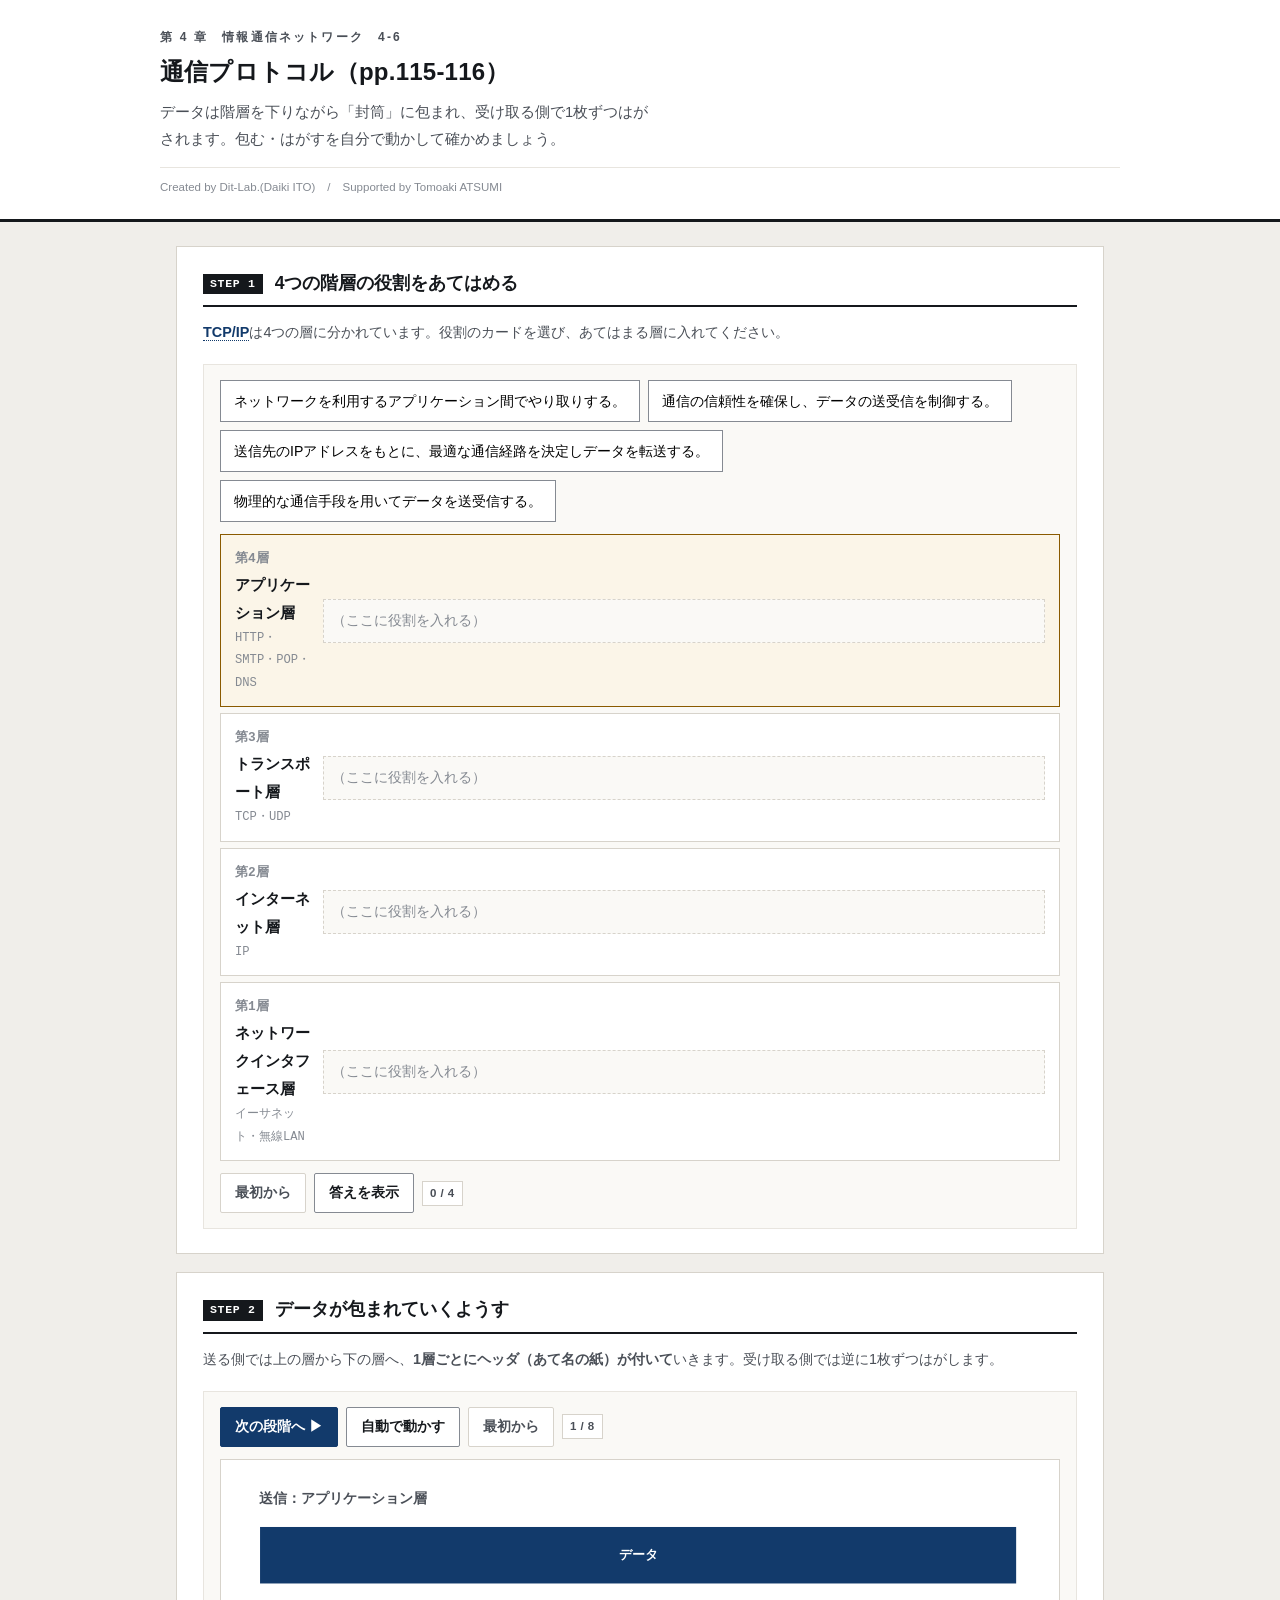
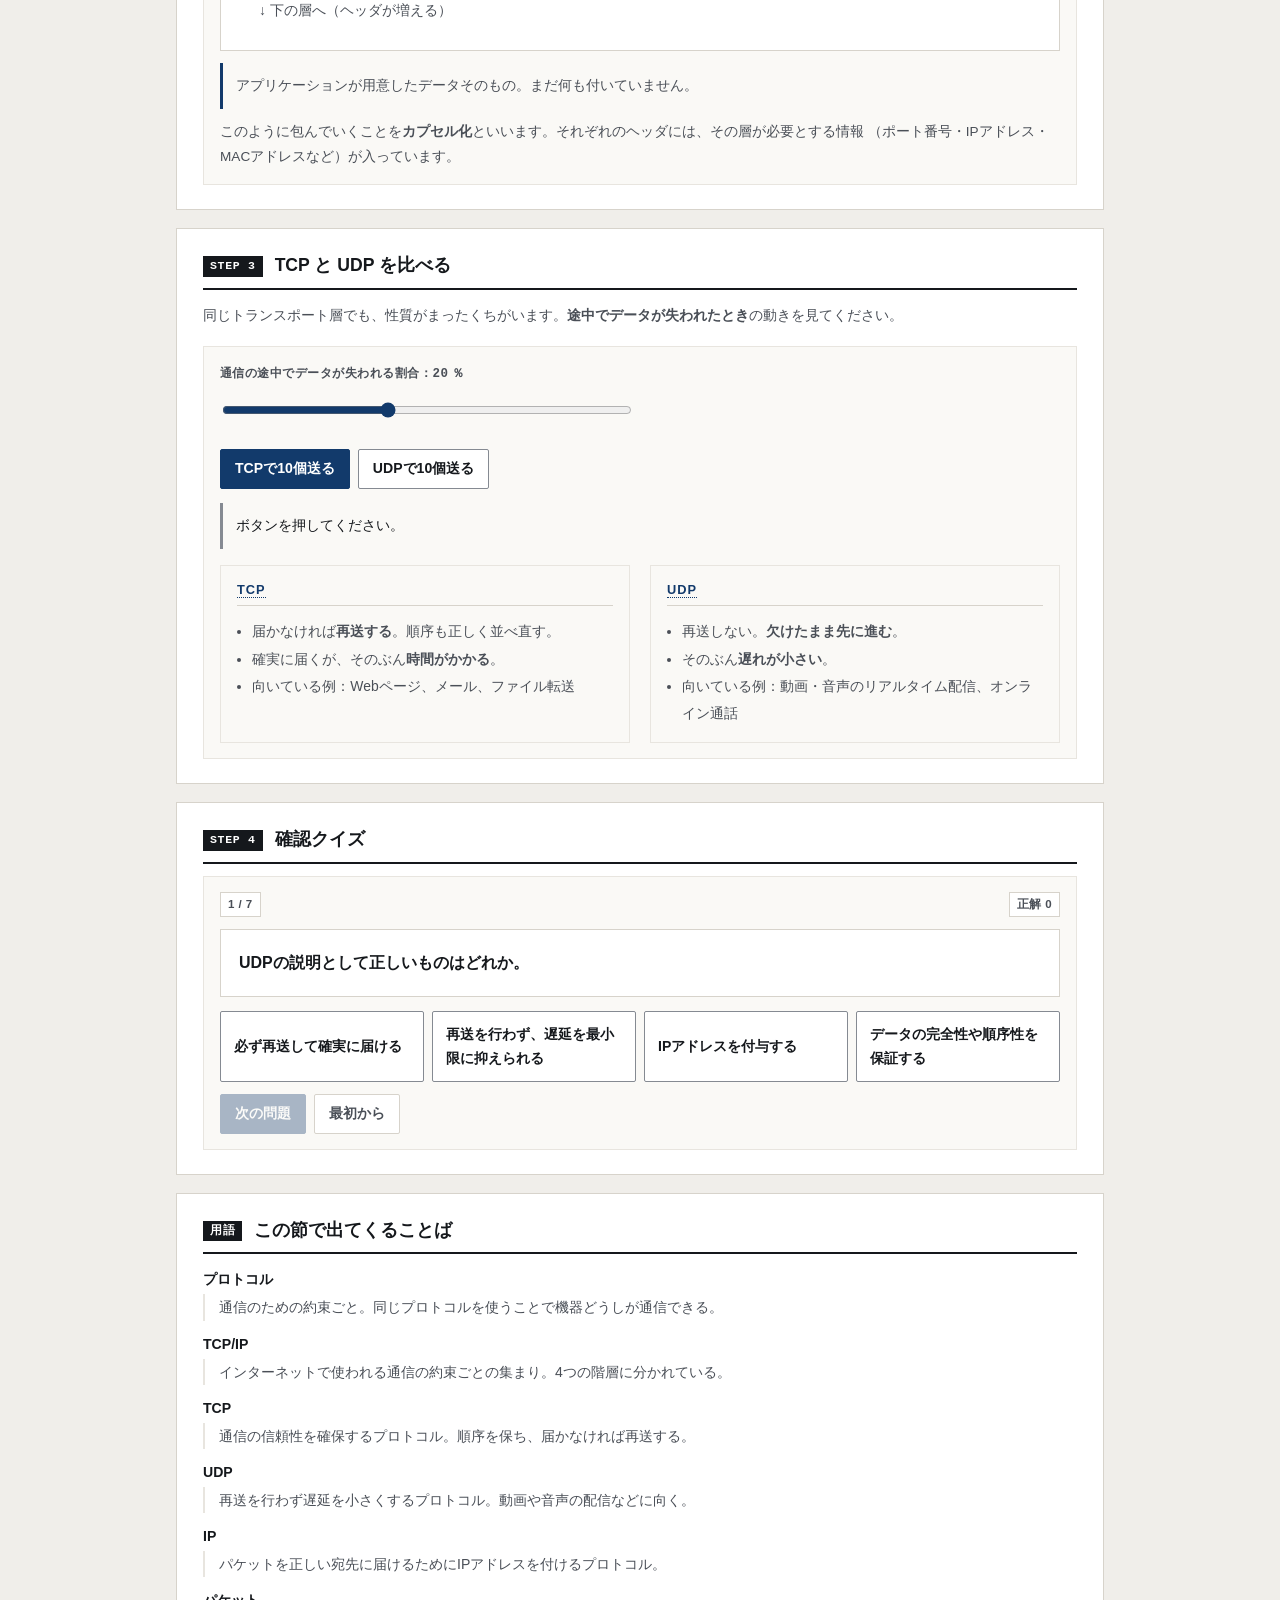
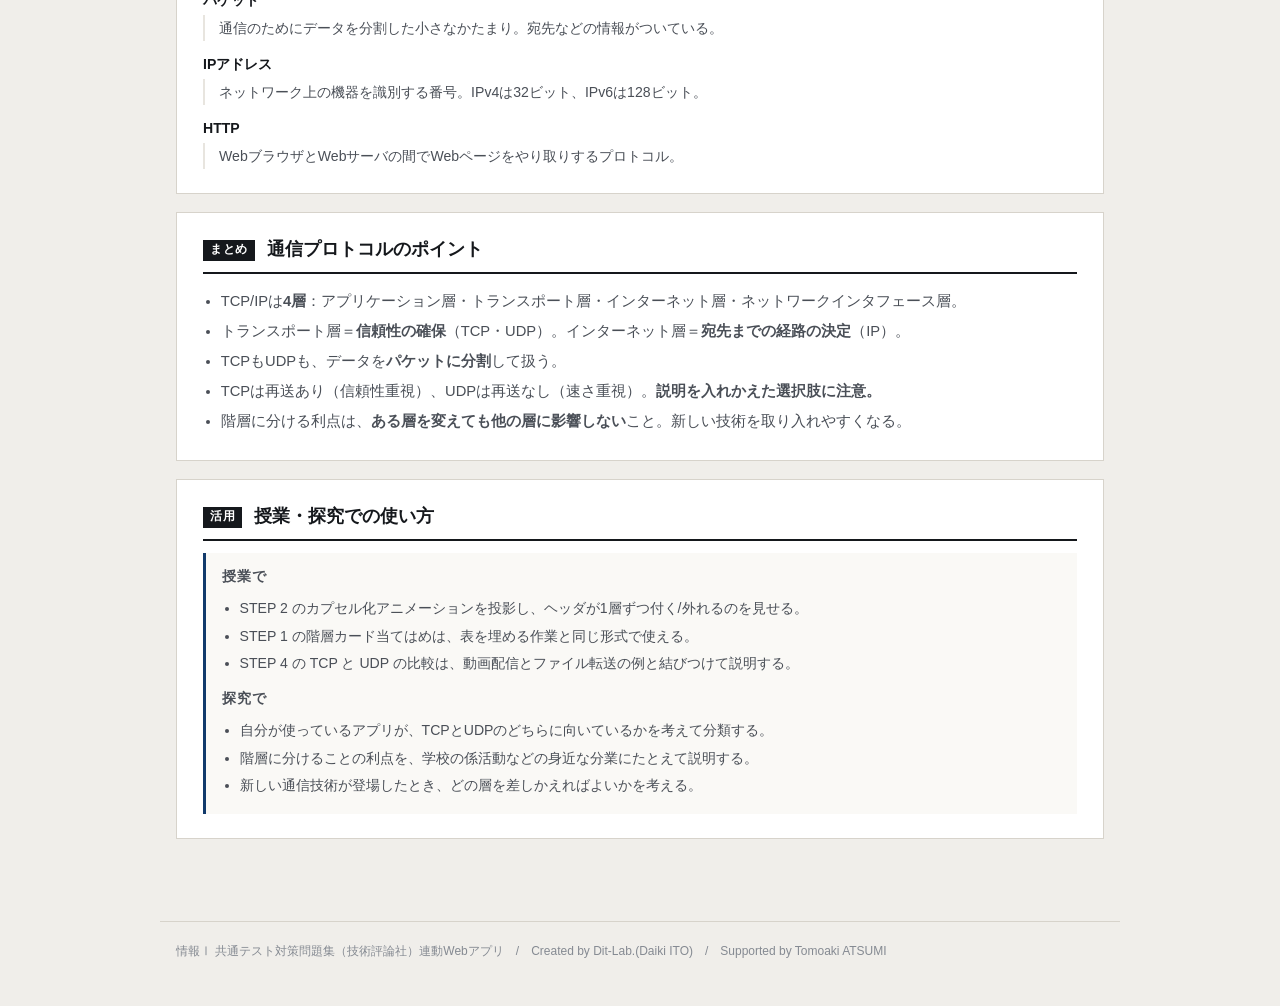
==== index.html @ 80fa7289 "feat: Streamlit版を静的Webアプリ化。階層の役割当て・カプセル化アニメ・TCP/UDP比較に対応" ====
<!DOCTYPE html>
<html lang="ja">
<head>
<meta charset="UTF-8">
<meta name="viewport" content="width=device-width, initial-scale=1.0">
<title>通信プロトコル｜情報Ⅰ共通テスト対策問題集</title>
<meta name="description" content="データは階層を下りながら「封筒」に包まれ、受け取る側で1枚ずつはがされます。包む・はがすを自分で動かして確かめましょう。">
<link rel="icon" href="data:image/svg+xml,%3Csvg xmlns=%22http://www.w3.org/2000/svg%22 viewBox=%220 0 32 32%22%3E%3Crect width=%2232%22 height=%2232%22 fill=%22%2315181c%22/%3E%3Ctext x=%2216%22 y=%2222%22 font-size=%2218%22 font-family=%22monospace%22 fill=%22%23fff%22 text-anchor=%22middle%22%3E01%3C/text%3E%3C/svg%3E">
<link rel="stylesheet" href="css/style.css">
<link rel="stylesheet" href="css/app.css">
</head>
<body>

<header class="app-header">
  <div class="inner">
    <span class="eyebrow">第 4 章　情報通信ネットワーク　4-6</span>
    <h1>通信プロトコル（pp.115-116）</h1>
    <p class="lead">データは階層を下りながら「封筒」に包まれ、受け取る側で1枚ずつはがされます。包む・はがすを自分で動かして確かめましょう。</p>
    <p class="credit">Created by Dit-Lab.(Daiki ITO)　/　Supported by Tomoaki ATSUMI</p>
  </div>
</header>

<main class="wrap">
  <section class="step" id="step1">
    <h2><span class="no">STEP 1</span>4つの階層の役割をあてはめる</h2>
    <p class="desc"><span class="term" data-t="TCP/IP">TCP/IP</span>は4つの層に分かれています。役割のカードを選び、あてはまる層に入れてください。</p>

    <div class="panel">
      <div class="roles" id="roles"></div>
      <div class="layers" id="layers"></div>
      <div class="note" id="layFb" hidden style="margin-top:12px"></div>
      <div class="btn-row" style="margin-top:12px">
        <button class="btn ghost" id="layReset">最初から</button>
        <button class="btn" id="layShow">答えを表示</button>
        <span class="badge" id="layScore">0 / 4</span>
      </div>
    </div>
  </section>

  <section class="step" id="step2">
    <h2><span class="no">STEP 2</span>データが包まれていくようす</h2>
    <p class="desc">送る側では上の層から下の層へ、<strong>1層ごとにヘッダ（あて名の紙）が付いて</strong>いきます。受け取る側では逆に1枚ずつはがします。</p>

    <div class="panel">
      <div class="btn-row" style="margin-bottom:12px">
        <button class="btn primary" id="capNext">次の段階へ ▶</button>
        <button class="btn" id="capAuto">自動で動かす</button>
        <button class="btn ghost" id="capReset">最初から</button>
        <span class="badge" id="capStage"></span>
      </div>
      <div id="capBox"></div>
      <div class="note" id="capNote" style="margin-top:12px"></div>
      <p class="why" style="margin-top:10px">
        このように包んでいくことを<strong>カプセル化</strong>といいます。それぞれのヘッダには、その層が必要とする情報
        （ポート番号・IPアドレス・MACアドレスなど）が入っています。
      </p>
    </div>
  </section>

  <section class="step" id="step3">
    <h2><span class="no">STEP 3</span>TCP と UDP を比べる</h2>
    <p class="desc">同じトランスポート層でも、性質がまったくちがいます。<strong>途中でデータが失われたとき</strong>の動きを見てください。</p>
    <div class="panel">
      <div class="grid c2">
        <div>
          <label class="fld" for="loss">通信の途中でデータが失われる割合：<span class="mono" id="lossV">20</span> ％</label>
          <input type="range" id="loss" min="0" max="50" step="5" value="20">
          <div class="btn-row" style="margin-top:12px">
            <button class="btn primary" id="runTcp">TCPで10個送る</button>
            <button class="btn" id="runUdp">UDPで10個送る</button>
          </div>
          <div class="note" id="tuNote" style="margin-top:14px">ボタンを押してください。</div>
        </div>
        <div>
          <div class="tbl-scroll"><table class="tbl" id="tuTable"></table></div>
        </div>
      </div>
      <div class="grid c2" style="margin-top:16px">
        <div class="panel"><h3><span class="term" data-t="TCP">TCP</span></h3>
          <ul style="margin:0;padding-left:1.1em;font-size:.87rem;line-height:1.95;color:var(--ink-2)">
            <li>届かなければ<strong>再送する</strong>。順序も正しく並べ直す。</li>
            <li>確実に届くが、そのぶん<strong>時間がかかる</strong>。</li>
            <li>向いている例：Webページ、メール、ファイル転送</li>
          </ul>
        </div>
        <div class="panel"><h3><span class="term" data-t="UDP">UDP</span></h3>
          <ul style="margin:0;padding-left:1.1em;font-size:.87rem;line-height:1.95;color:var(--ink-2)">
            <li>再送しない。<strong>欠けたまま先に進む</strong>。</li>
            <li>そのぶん<strong>遅れが小さい</strong>。</li>
            <li>向いている例：動画・音声のリアルタイム配信、オンライン通話</li>
          </ul>
        </div>
      </div>
    </div>
  </section>

  <section class="step" id="step4">
    <h2><span class="no">STEP 4</span>確認クイズ</h2>
    <div class="panel">
      <div class="qhead">
        <span class="badge" id="qProgress">1 / 1</span>
        <span class="badge">正解 <span class="score" id="qScore">0</span></span>
      </div>
      <div class="card-q"><div class="q-scene" id="qText"></div></div>
      <div class="choice4" id="qChoices"></div>
      <div class="note" id="qFb" hidden style="margin-top:12px"></div>
      <div class="btn-row" style="margin-top:12px">
        <button class="btn primary" id="qNext" disabled>次の問題</button>
        <button class="btn ghost" id="qReset">最初から</button>
      </div>
    </div>
  </section>

  <section class="step" id="glossary">
    <h2><span class="no">用語</span>この節で出てくることば</h2>
    <div id="glossBox"></div>
  </section>

  <section class="step">
    <h2><span class="no">まとめ</span>通信プロトコルのポイント</h2>
    <ul style="margin:0;padding-left:1.2em;color:var(--ink-2);font-size:.92rem;line-height:2.05">
      <li>TCP/IPは<strong>4層</strong>：アプリケーション層・トランスポート層・インターネット層・ネットワークインタフェース層。</li>
      <li>トランスポート層＝<strong>信頼性の確保</strong>（TCP・UDP）。インターネット層＝<strong>宛先までの経路の決定</strong>（IP）。</li>
      <li>TCPもUDPも、データを<strong>パケットに分割</strong>して扱う。</li>
      <li>TCPは再送あり（信頼性重視）、UDPは再送なし（速さ重視）。<strong>説明を入れかえた選択肢に注意。</strong></li>
      <li>階層に分ける利点は、<strong>ある層を変えても他の層に影響しない</strong>こと。新しい技術を取り入れやすくなる。</li>
    </ul>
  </section>

  <section class="step">
    <h2><span class="no">活用</span>授業・探究での使い方</h2>
    <div class="use-note">
      <h3>授業で</h3>
      <ul>
        <li>STEP 2 のカプセル化アニメーションを投影し、ヘッダが1層ずつ付く/外れるのを見せる。</li>
        <li>STEP 1 の階層カード当てはめは、表を埋める作業と同じ形式で使える。</li>
        <li>STEP 4 の TCP と UDP の比較は、動画配信とファイル転送の例と結びつけて説明する。</li>
      </ul>
      <h3 style="margin-top:12px">探究で</h3>
      <ul>
        <li>自分が使っているアプリが、TCPとUDPのどちらに向いているかを考えて分類する。</li>
        <li>階層に分けることの利点を、学校の係活動などの身近な分業にたとえて説明する。</li>
        <li>新しい通信技術が登場したとき、どの層を差しかえればよいかを考える。</li>
      </ul>
    </div>
  </section>

</main>

<footer class="app-footer">
  情報Ⅰ 共通テスト対策問題集（技術評論社）連動Webアプリ　/　Created by Dit-Lab.(Daiki ITO)　/　Supported by Tomoaki ATSUMI
</footer>

<script src="js/tools.js"></script>
<script src="js/chart.js"></script>
<script src="js/terms.js"></script>
<script src="js/app.js"></script>
</body>
</html>
---- css/style.css ----
/* =========================================================
   情報Ⅰ 共通テスト対策問題集 — Web アプリ共通スタイル
   紙面（参考書）に寄せた設計。装飾色は使わず、色は意味を持つときだけ。
   ========================================================= */

:root{
  --paper:#ffffff;
  --paper-2:#faf9f6;      /* うすい紙 */
  --bg:#f0eeea;           /* 台紙 */
  --ink:#15181c;
  --ink-2:#4a4f57;
  --ink-3:#858a92;
  --rule:#d7d3cb;         /* 罫線 */
  --rule-2:#e8e5df;
  --accent:#123a6b;       /* 濃紺。主要操作と現在地だけに使う */
  --accent-w:#e9eef6;
  --zero:#c0392b;         /* 左＝0 */
  --one:#1d4ed8;          /* 右＝1 */
  --ok:#1f7a3d;   --ok-bg:#eef6f0;
  --ng:#b3261e;   --ng-bg:#fbefee;
  --warn:#8a5a00; --warn-bg:#fbf5e8;
  --font:"Hiragino Kaku Gothic ProN","Hiragino Sans","Yu Gothic Medium","Yu Gothic",
         "Noto Sans JP",Meiryo,-apple-system,BlinkMacSystemFont,sans-serif;
  --mono:"SFMono-Regular",Menlo,Consolas,"Courier New",monospace;
}

*{box-sizing:border-box}
[hidden]{display:none !important}
html{-webkit-text-size-adjust:100%}
body{
  margin:0; background:var(--bg); color:var(--ink);
  font-family:var(--font); font-size:16px; line-height:1.85;
  font-feature-settings:"palt" 1;
}
h1,h2,h3,h4{line-height:1.45; margin:0; font-weight:700}
p{margin:0 0 .75em} p:last-child{margin-bottom:0}
a{color:var(--accent)}

/* ---------- 標題 ---------- */
.app-header{background:var(--paper); border-bottom:3px solid var(--ink); padding:26px 20px 20px}
.app-header .inner{max-width:960px; margin:0 auto}
.app-header .eyebrow{
  font-size:.75rem; font-weight:700; color:var(--ink-2); letter-spacing:.18em;
  display:block; margin-bottom:7px;
}
.app-header h1{font-size:1.5rem; letter-spacing:.01em}
.app-header .lead{font-size:.92rem; color:var(--ink-2); margin-top:9px; max-width:60ch}
.app-header .credit{
  font-size:.72rem; color:var(--ink-3); margin-top:14px;
  padding-top:9px; border-top:1px solid var(--rule-2);
}

/* ---------- 版面 ---------- */
.wrap{max-width:960px; margin:0 auto; padding:24px 16px 64px}
.step{background:var(--paper); border:1px solid var(--rule); padding:24px 26px; margin-bottom:18px}
.step > h2{
  display:flex; align-items:baseline; gap:12px; font-size:1.1rem;
  padding-bottom:9px; border-bottom:2px solid var(--ink); margin-bottom:12px;
}
.step > h2 .no{
  flex:none; font-family:var(--mono); font-size:.72rem; font-weight:700;
  background:var(--ink); color:var(--paper); padding:2px 7px; letter-spacing:.06em;
  position:relative; top:-2px;
}
.step > .desc{color:var(--ink-2); font-size:.9rem; margin-bottom:18px}
.step[hidden]{display:none}

.grid{display:grid; gap:20px}
.grid > *{min-width:0}          /* 子の中身で列が広がるのを防ぐ */
@media(min-width:800px){ .grid.c2{grid-template-columns:1fr 1fr} }

.panel{border:1px solid var(--rule-2); background:var(--paper-2); padding:15px 16px; min-width:0}
.panel > h3{
  font-size:.8rem; font-weight:700; color:var(--ink-2); letter-spacing:.08em;
  margin-bottom:12px; padding-bottom:6px; border-bottom:1px solid var(--rule);
}

/* ---------- 部品 ---------- */
.btn{
  appearance:none; border:1px solid var(--ink-3); background:var(--paper); color:var(--ink);
  font-family:inherit; font-size:.88rem; font-weight:700; padding:8px 14px;
  border-radius:2px; cursor:pointer; min-height:40px; line-height:1.4;
  transition:background .12s, border-color .12s, color .12s;
}
.btn:hover:not(:disabled){background:var(--accent-w); border-color:var(--accent); color:var(--accent)}
.btn:disabled{opacity:.35; cursor:not-allowed}
.btn.primary{background:var(--accent); color:var(--paper); border-color:var(--accent)}
.btn.primary:hover:not(:disabled){background:#0d2c53; color:var(--paper)}
.btn.ghost{border-color:var(--rule); color:var(--ink-2)}
.btn.sm{font-size:.8rem; padding:5px 10px; min-height:34px}
.btn-row{display:flex; flex-wrap:wrap; gap:8px; align-items:center}

/* タブ（見出し下線式） */
.seg{display:flex; gap:0; border-bottom:1px solid var(--rule)}
.seg button{
  appearance:none; border:0; background:transparent; font-family:inherit; font-size:.88rem;
  font-weight:700; color:var(--ink-3); padding:9px 4px; margin-right:26px; cursor:pointer;
  border-bottom:3px solid transparent; margin-bottom:-1px; min-height:40px;
}
.seg button:hover{color:var(--ink-2)}
.seg button[aria-pressed="true"]{color:var(--ink); border-bottom-color:var(--accent)}

label.fld{display:block; font-size:.78rem; font-weight:700; color:var(--ink-2); margin-bottom:5px; letter-spacing:.04em}
input[type=text], textarea, input[type=number]{
  width:100%; font-family:inherit; font-size:1rem; color:var(--ink);
  border:1px solid var(--ink-3); border-radius:2px; padding:9px 11px;
  background:var(--paper); min-height:42px;
}
input:focus, textarea:focus{outline:2px solid var(--accent); outline-offset:-1px; border-color:var(--accent)}
.btn:focus-visible, .seg button:focus-visible, .node-card:focus-visible{outline:2px solid var(--accent); outline-offset:2px}
textarea{resize:vertical; line-height:1.7}
.mono{font-family:var(--mono)}

table.tbl{width:100%; border-collapse:collapse; font-size:.89rem}
table.tbl th, table.tbl td{border-bottom:1px solid var(--rule-2); padding:7px 10px; text-align:right}
table.tbl th:first-child, table.tbl td:first-child{text-align:left}
table.tbl thead th{border-bottom:1.5px solid var(--ink); font-size:.76rem; color:var(--ink-2); font-weight:700; white-space:nowrap}
.tbl-scroll{overflow-x:auto; -webkit-overflow-scrolling:touch; max-width:100%}

.note{padding:10px 13px; font-size:.87rem; border-left:3px solid var(--ink-3); background:var(--paper-2)}
.note.ok{background:var(--ok-bg); border-left-color:var(--ok); color:#123f22}
.note.ng{background:var(--ng-bg); border-left-color:var(--ng); color:#6d1a15}
.note.info{background:var(--paper-2); border-left-color:var(--accent); color:var(--ink-2)}
.note.warn{background:var(--warn-bg); border-left-color:var(--warn); color:#5c3d00}
.note[hidden]{display:none}

.badge{
  display:inline-block; font-size:.72rem; font-weight:700; padding:1px 7px;
  border:1px solid var(--rule); color:var(--ink-2); background:var(--paper); letter-spacing:.04em;
}

/* 数値は罫線で仕切るだけ。カードにしない */
.metrics{display:flex; flex-wrap:wrap; gap:0; border-top:1px solid var(--rule)}
.metric{flex:1 1 130px; padding:11px 14px 11px 0; border-right:1px solid var(--rule-2)}
.metric:last-child{border-right:0}
.metric .k{font-size:.74rem; color:var(--ink-3); font-weight:700; letter-spacing:.05em}
.metric .v{font-size:1.6rem; font-weight:700; line-height:1.3; font-family:var(--mono); letter-spacing:-.01em}
.metric .s{font-size:.76rem; color:var(--ink-2)}

.bit0{color:var(--zero); font-weight:700}
.bit1{color:var(--one); font-weight:700}

.app-footer{
  max-width:960px; margin:0 auto; padding:18px 16px 44px; color:var(--ink-3);
  font-size:.75rem; border-top:1px solid var(--rule);
}
.sr-only{position:absolute;width:1px;height:1px;overflow:hidden;clip:rect(0 0 0 0);white-space:nowrap}

@media(max-width:640px){
  body{font-size:15px}
  .app-header{padding:20px 16px 16px}
  .app-header h1{font-size:1.16rem}
  .wrap{padding:16px 12px 52px}
  .step{padding:18px 15px}
  .seg button{margin-right:18px; font-size:.84rem}
  .metric{flex-basis:50%; border-right:0}
}
@media (prefers-reduced-motion:reduce){ *{animation:none!important; transition:none!important} }

/* ---------- 自分のデータ・共有・印刷 ---------- */
.toolbar{display:flex; flex-wrap:wrap; gap:8px; align-items:center; margin-top:12px;
  padding-top:12px; border-top:1px solid var(--rule-2)}
.toolbar .hint{font-size:.78rem; color:var(--ink-3)}
.paste-area{width:100%; min-height:110px; font-family:var(--mono); font-size:.86rem}
.use-note{background:var(--paper-2); border-left:3px solid var(--accent); padding:14px 16px; font-size:.88rem}
.use-note h3{font-size:.86rem; letter-spacing:.06em; margin-bottom:8px; color:var(--ink-2)}
.use-note ol, .use-note ul{margin:0; padding-left:1.25em; line-height:1.95; color:var(--ink-2)}

@media print{
  body{background:#fff}
  .app-header{border-bottom:2px solid #000}
  .step{border:1px solid #bbb; break-inside:avoid; page-break-inside:avoid; margin-bottom:12px}
  .btn, .seg, .toolbar, input[type=range]{display:none !important}
  .note{border-left-width:2px}
  a[href]:after{content:""}
}

/* ---------- 入力グリッド ---------- */
.dg-scroll{overflow:auto; -webkit-overflow-scrolling:touch; border:1px solid var(--rule); background:var(--paper); max-height:420px}
table.dg{border-collapse:collapse; font-family:var(--mono); font-size:.9rem; min-width:100%}
table.dg th, table.dg td{border:1px solid var(--rule-2); padding:0}
table.dg thead th{background:var(--paper-2); position:sticky; top:0; z-index:2}
table.dg .dg-n{background:var(--paper-2); color:var(--ink-3); font-size:.76rem; font-weight:400;
  text-align:center; min-width:34px; padding:0 4px; position:sticky; left:0; z-index:1}
table.dg .dg-corner{background:var(--paper-2); min-width:34px; position:sticky; left:0; z-index:3}
table.dg .dg-act{background:var(--paper-2); width:34px}
.dg-h, .dg-c{width:100%; min-width:96px; border:0; background:transparent; font-family:inherit;
  font-size:.9rem; padding:8px 9px; color:var(--ink); min-height:38px}
.dg-h{font-weight:700; font-family:var(--font); font-size:.82rem; color:var(--ink-2)}
.dg-c.num{text-align:right}
.dg-c:focus, .dg-h:focus{outline:2px solid var(--accent); outline-offset:-2px; background:var(--accent-w)}
.dg-del{border:0; background:transparent; color:var(--ink-3); cursor:pointer; width:32px; height:34px; font-size:1rem}
.dg-del:hover{color:var(--ng)}
.dg-tools{display:flex; flex-wrap:wrap; gap:8px; align-items:center; margin-top:10px}
.dg-hint{font-size:.76rem; color:var(--ink-3)}

/* ---------- ファイル読み込み ---------- */
.filebox{display:flex; flex-wrap:wrap; gap:10px; align-items:center; padding:12px;
  border:1px dashed var(--rule); background:var(--paper-2)}
.filebox input[type=file]{font-size:.85rem; font-family:inherit; max-width:100%}
.filebox .sel{max-width:220px}
.filelabel{display:inline-flex; align-items:center; gap:6px; font-size:.85rem; font-weight:700;
  border:1px solid var(--ink-3); background:var(--paper); padding:8px 14px; border-radius:2px; cursor:pointer; min-height:40px}
.filelabel:hover{border-color:var(--accent); color:var(--accent); background:var(--accent-w)}
.filelabel input{display:none}

/* ---------- 用語解説 ---------- */
.term{position:relative; border-bottom:1.5px dotted var(--accent); cursor:help; color:var(--accent); font-weight:700}
.term .term-pop{display:none; position:absolute; left:0; top:1.7em; z-index:50; width:min(300px,78vw);
  background:var(--paper); border:1px solid var(--ink-3); box-shadow:0 6px 20px rgba(0,0,0,.14);
  padding:10px 12px; font-size:.82rem; font-weight:400; color:var(--ink-2); line-height:1.75;
  border-left:3px solid var(--accent); cursor:auto; text-align:left}
.term .term-pop b{display:block; color:var(--ink); font-size:.86rem; margin-bottom:3px}
.term.open .term-pop{display:block}
dl.gloss{margin:0; font-size:.88rem}
dl.gloss dt{font-weight:700; color:var(--ink); margin-top:10px}
dl.gloss dt:first-child{margin-top:0}
dl.gloss dd{margin:2px 0 0; color:var(--ink-2); line-height:1.85; padding-left:1em; border-left:2px solid var(--rule-2)}
@media print{ .term{border-bottom:0; color:inherit} .term .term-pop{display:none !important} }

/* ---------- スマホ・タブレット ---------- */
@media (max-width:1024px){
  /* iOS で入力時に画面が勝手に拡大するのを防ぐ（16px 未満だとズームする） */
  input[type=text], input[type=number], textarea, select, .dg-c, .dg-h{ font-size:16px }
  .dg-c, .dg-h{ min-width:110px }
}
@media (max-width:820px){
  .grid.c2{grid-template-columns:1fr}
  .dg-scroll{max-height:340px}
  .filebox{flex-direction:column; align-items:stretch}
  .filebox .sel{max-width:100%}
  .term .term-pop{left:auto; right:0; width:min(280px,86vw)}
}
@media (max-width:480px){
  .step > h2{font-size:1rem; flex-wrap:wrap}
  .metrics{gap:0}
  .metric{flex-basis:50%; padding-right:10px}
  .metric .v{font-size:1.3rem}
  .btn{padding:8px 12px}
  .dg-tools{gap:6px}
  .dg-hint{width:100%}
}
/* タッチ操作でのスクロールを滑らかに */
.tbl-scroll, .dg-scroll, .tree-box{ -webkit-overflow-scrolling:touch; overscroll-behavior-x:contain }
---- css/app.css ----
.qhead{display:flex; justify-content:space-between; align-items:center; margin-bottom:12px}
.card-q{border:1px solid var(--rule); background:var(--paper); padding:18px; margin-bottom:14px}
.q-scene{font-size:1rem; font-weight:700; line-height:1.9}
.choice4{display:grid; gap:8px; grid-template-columns:repeat(auto-fit,minmax(160px,1fr))}
.choice4 .btn{text-align:left; line-height:1.65; padding:11px 13px}
.choice4 .btn.correct{background:var(--ok-bg); border-color:var(--ok); color:var(--ok)}
.choice4 .btn.wrong{background:var(--ng-bg); border-color:var(--ng); color:var(--ng)}
.choice4.locked{pointer-events:none}
.sel{width:100%; font-family:inherit; font-size:.95rem; padding:9px 11px; min-height:42px;
  border:1px solid var(--ink-3); border-radius:2px; background:var(--paper); color:var(--ink)}
input[type=range]{width:100%; accent-color:var(--accent); height:34px}
.why{font-size:.85rem; color:var(--ink-2); line-height:1.85}
.eqbox{font-family:var(--mono); font-size:1.02rem; font-weight:700; text-align:center; padding:14px;
  border:1px solid var(--rule); background:var(--paper-2); line-height:1.8}
.blankin{border:1.5px solid var(--accent); background:#fff; padding:6px 8px; text-align:center;
  font-family:var(--mono); min-height:38px; font-size:.95rem; max-width:120px}
.blankin.ok{border-color:var(--ok); background:var(--ok-bg)}
.blankin.ng{border-color:var(--ng); background:var(--ng-bg)}
table.tbl td .blankin{width:100%; max-width:none}
.layers{display:flex; flex-direction:column; gap:6px}
.layer{border:1px solid var(--rule); background:var(--paper); padding:12px 14px; display:grid;
  grid-template-columns:76px 1fr; gap:12px; align-items:center; cursor:pointer}
.layer .n{font-family:var(--mono); font-size:.8rem; color:var(--ink-3); font-weight:700}
.layer .t{font-weight:700; font-size:.95rem}
.layer .d{font-size:.82rem; color:var(--ink-2); margin-top:2px}
.layer.sel{border:2px solid var(--accent); background:var(--accent-w)}
.layer.hot{border-color:#8a5a00; background:var(--warn-bg)}
.layer .proto{font-family:var(--mono); font-size:.76rem; color:var(--ink-3)}
#capBox{border:1px solid var(--rule); background:var(--paper); overflow-x:auto}
#capBox svg{display:block; margin:0 auto}
svg .seg{stroke:#fff; stroke-width:1.5}
svg .segl{font-size:10px; text-anchor:middle; fill:#fff; font-weight:700}
svg .stage{font-size:11px; fill:#4a4f57}
.dropzone{border:1px dashed var(--rule); background:var(--paper-2); min-height:44px; padding:8px;
  display:flex; align-items:center; font-size:.86rem; color:var(--ink-3)}
.dropzone.filled{border-style:solid; background:var(--paper); color:var(--ink)}
.dropzone.ok{border-color:var(--ok); background:var(--ok-bg)}
.dropzone.ng{border-color:var(--ng); background:var(--ng-bg)}
.roles{display:flex; flex-wrap:wrap; gap:8px; margin-bottom:12px}
.roles .r{border:1px solid var(--ink-3); background:var(--paper); padding:9px 13px; font-size:.88rem; cursor:pointer; min-height:42px}
.roles .r[aria-pressed="true"]{border:2px solid var(--accent); background:var(--accent-w); color:var(--accent); font-weight:700}
.roles .r.used{opacity:.4; pointer-events:none}
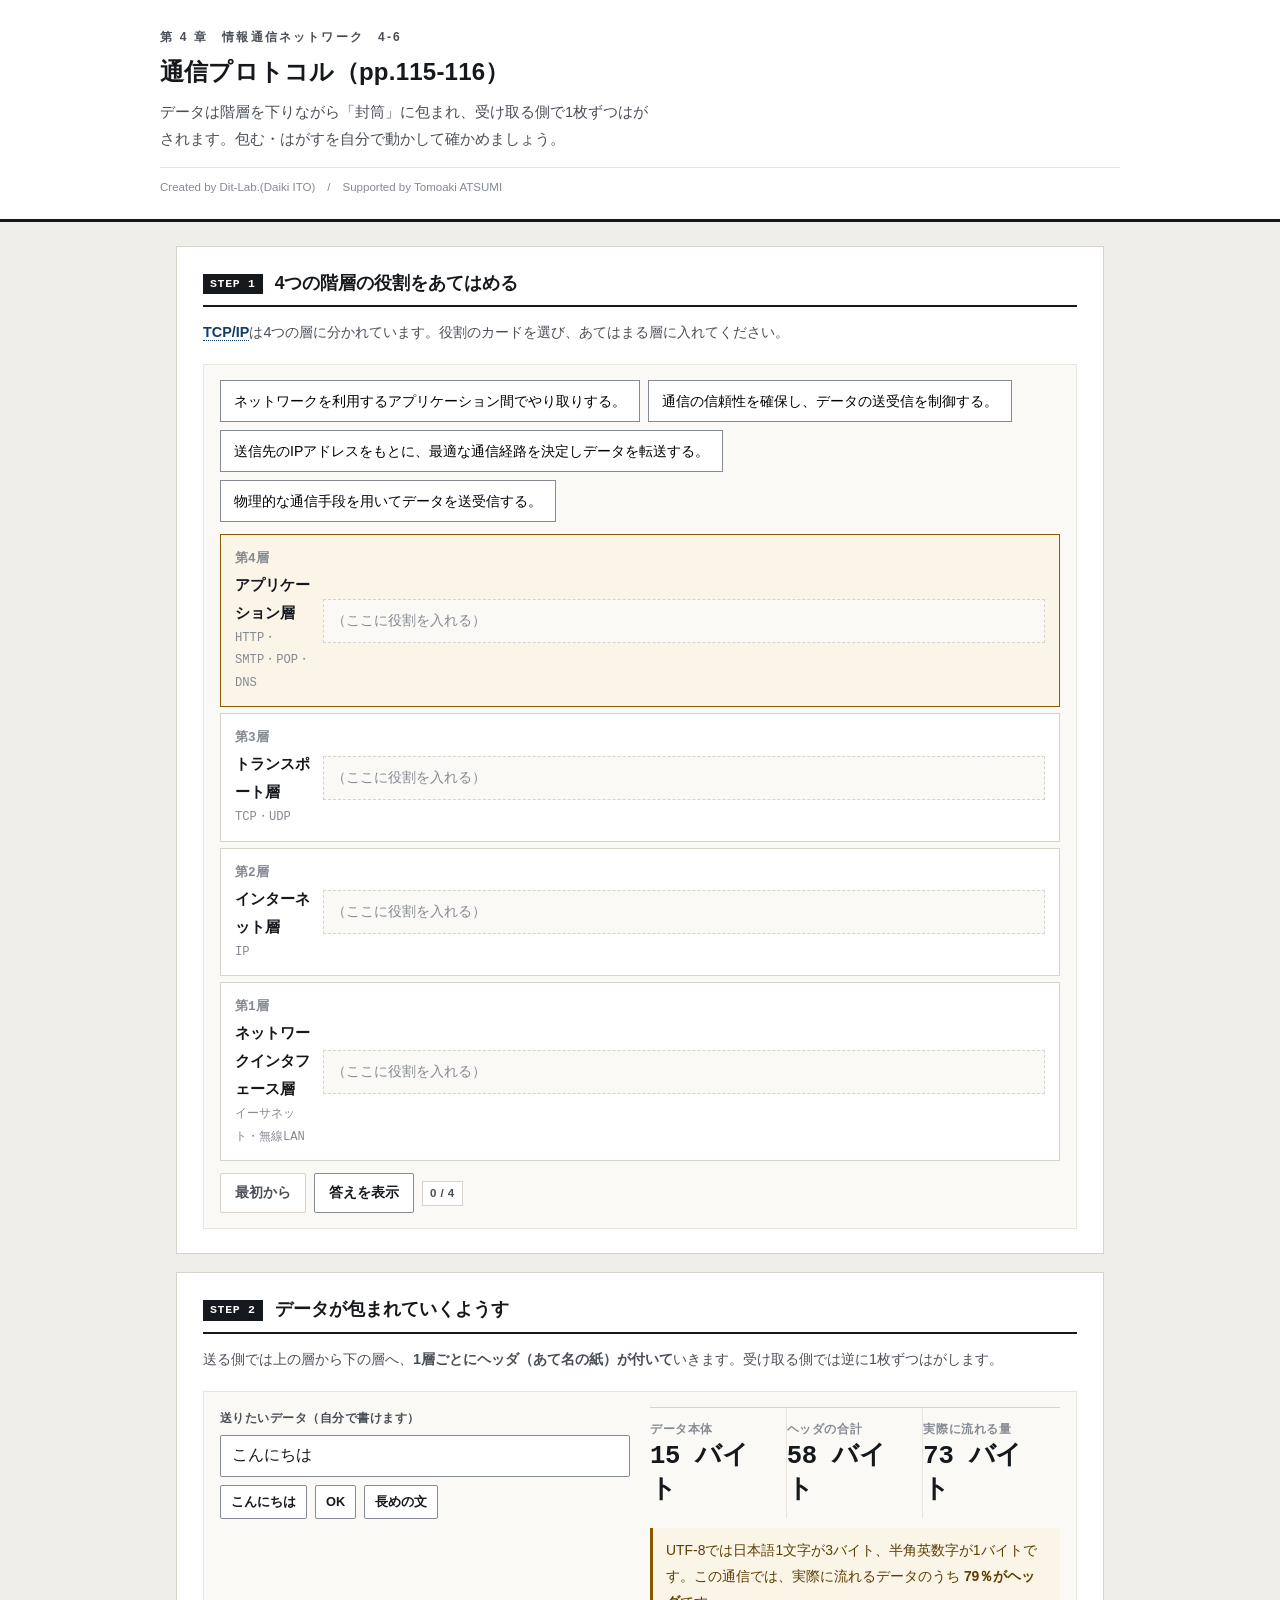
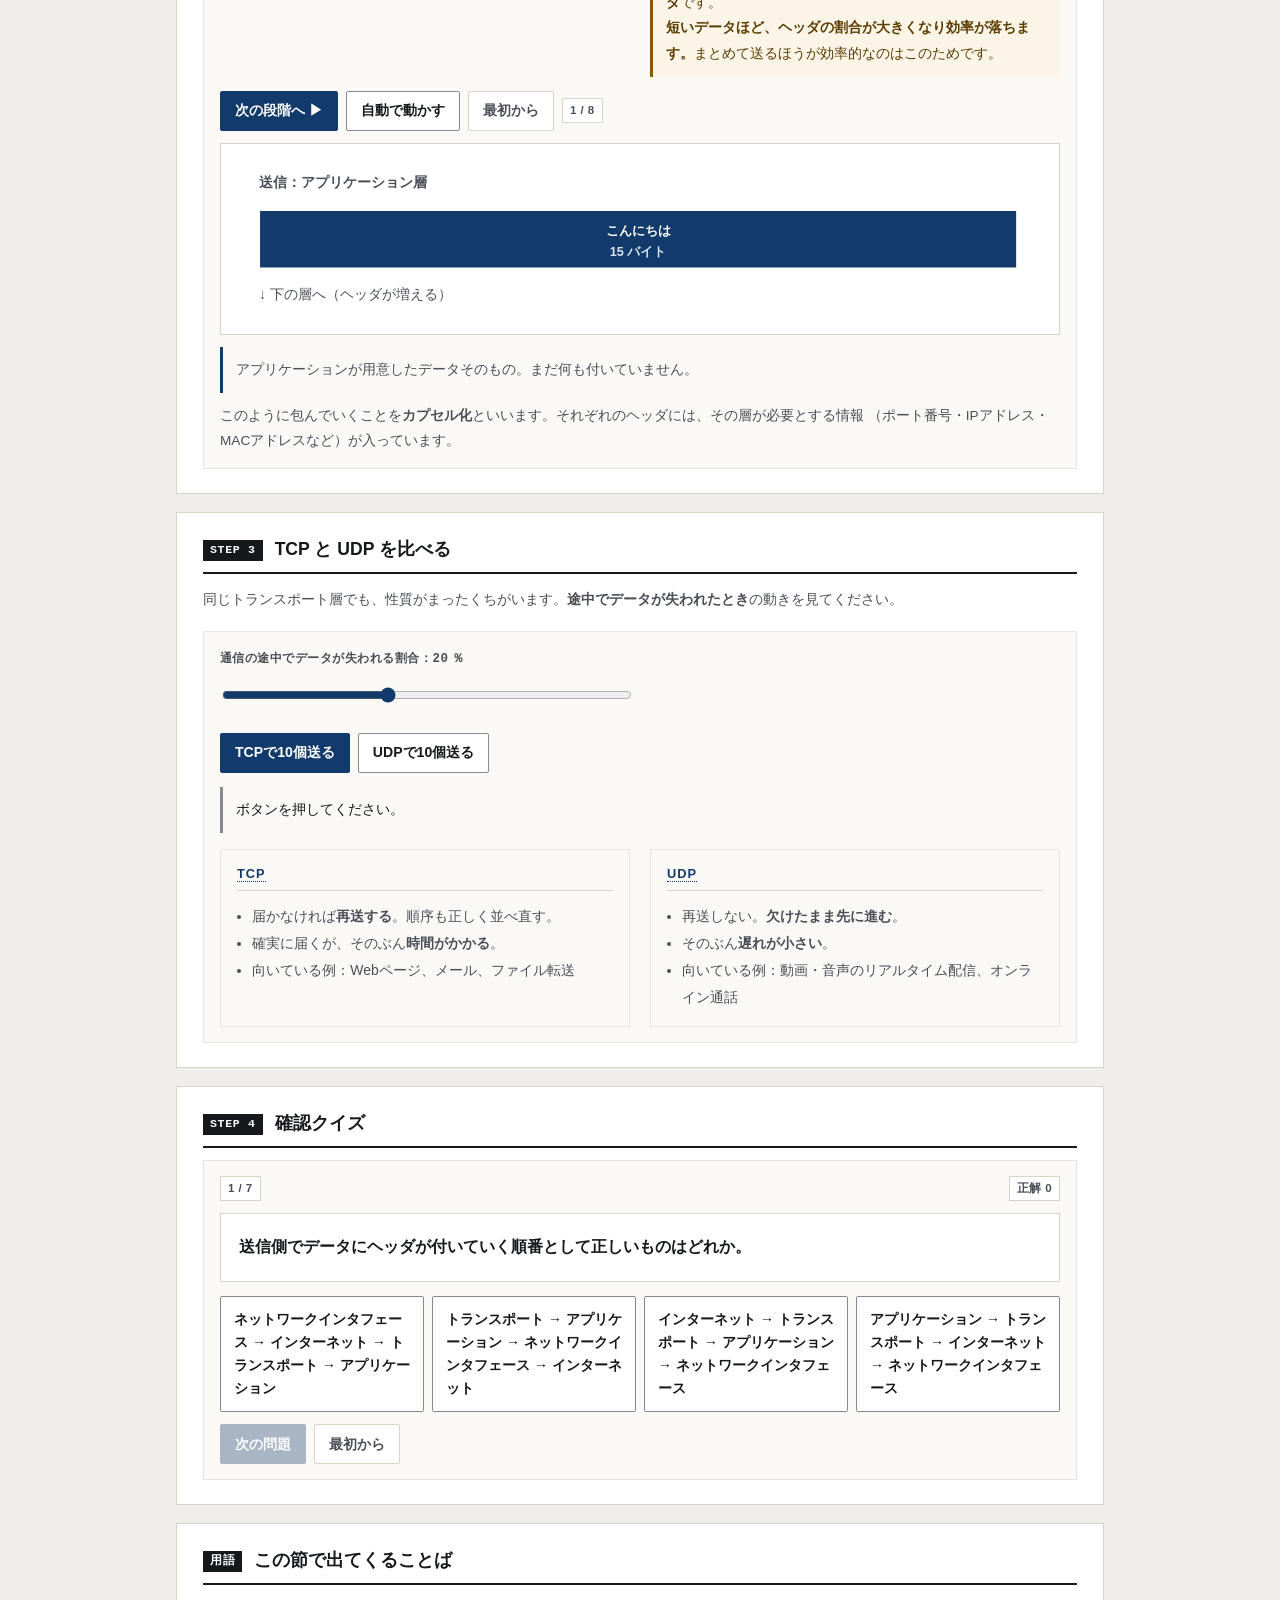
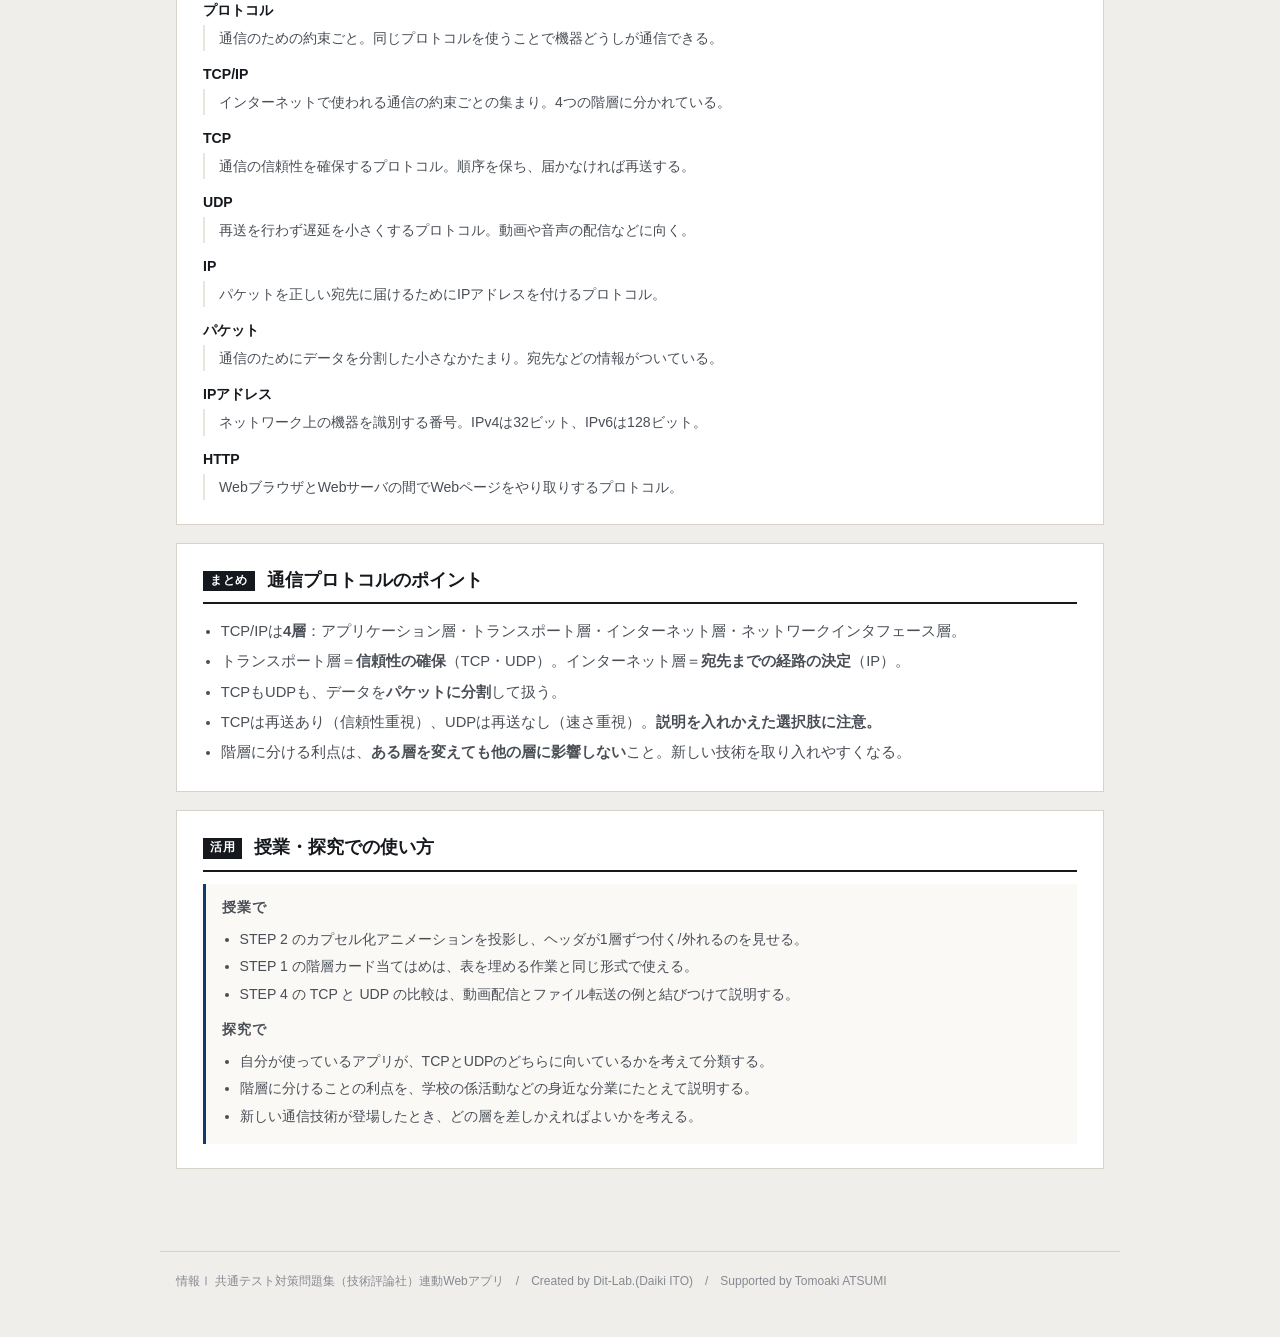
==== commit 0ed1c002: "feat: 送るデータを自分で入力できるように変更。ヘッダの合計バイト数と、データに占めるヘッダの割合を表示" ====
--- a/index.html
+++ b/index.html
@@ -6,8 +6,8 @@
 <title>通信プロトコル｜情報Ⅰ共通テスト対策問題集</title>
 <meta name="description" content="データは階層を下りながら「封筒」に包まれ、受け取る側で1枚ずつはがされます。包む・はがすを自分で動かして確かめましょう。">
 <link rel="icon" href="data:image/svg+xml,%3Csvg xmlns=%22http://www.w3.org/2000/svg%22 viewBox=%220 0 32 32%22%3E%3Crect width=%2232%22 height=%2232%22 fill=%22%2315181c%22/%3E%3Ctext x=%2216%22 y=%2222%22 font-size=%2218%22 font-family=%22monospace%22 fill=%22%23fff%22 text-anchor=%22middle%22%3E01%3C/text%3E%3C/svg%3E">
-<link rel="stylesheet" href="css/style.css">
-<link rel="stylesheet" href="css/app.css">
+<link rel="stylesheet" href="css/style.css?v=239696b1">
+<link rel="stylesheet" href="css/app.css?v=fc631ea8">
 </head>
 <body>
 
@@ -42,6 +42,25 @@
     <p class="desc">送る側では上の層から下の層へ、<strong>1層ごとにヘッダ（あて名の紙）が付いて</strong>いきます。受け取る側では逆に1枚ずつはがします。</p>
 
     <div class="panel">
+      <div class="grid c2" style="margin-bottom:14px">
+        <div>
+          <label class="fld" for="msgIn">送りたいデータ（自分で書けます）</label>
+          <input type="text" id="msgIn" value="こんにちは" maxlength="40">
+          <div class="btn-row" style="margin-top:8px;flex-wrap:wrap">
+            <button class="btn sm" data-msg="こんにちは">こんにちは</button>
+            <button class="btn sm" data-msg="OK">OK</button>
+            <button class="btn sm" data-msg="明日の集合は8時30分です。よろしくお願いします。">長めの文</button>
+          </div>
+        </div>
+        <div>
+          <div class="metrics">
+            <div class="metric"><div class="k">データ本体</div><div class="v" id="szData">—</div></div>
+            <div class="metric"><div class="k">ヘッダの合計</div><div class="v" id="szHead">—</div></div>
+            <div class="metric"><div class="k">実際に流れる量</div><div class="v" id="szAll">—</div></div>
+          </div>
+          <div class="note" id="szNote" style="margin-top:10px"></div>
+        </div>
+      </div>
       <div class="btn-row" style="margin-bottom:12px">
         <button class="btn primary" id="capNext">次の段階へ ▶</button>
         <button class="btn" id="capAuto">自動で動かす</button>
@@ -151,9 +170,9 @@
   情報Ⅰ 共通テスト対策問題集（技術評論社）連動Webアプリ　/　Created by Dit-Lab.(Daiki ITO)　/　Supported by Tomoaki ATSUMI
 </footer>
 
-<script src="js/tools.js"></script>
-<script src="js/chart.js"></script>
-<script src="js/terms.js"></script>
-<script src="js/app.js"></script>
+<script src="js/tools.js?v=c07db610"></script>
+<script src="js/chart.js?v=fb6e3be1"></script>
+<script src="js/terms.js?v=92038844"></script>
+<script src="js/app.js?v=a60fcaf7"></script>
 </body>
 </html>
--- a/css/style.css
+++ b/css/style.css
@@ -242,3 +242,28 @@
 }
 /* タッチ操作でのスクロールを滑らかに */
 .tbl-scroll, .dg-scroll, .tree-box{ -webkit-overflow-scrolling:touch; overscroll-behavior-x:contain }
+
+/* 幅指定つきの入力欄がスマートフォンではみ出さないようにする */
+input[type=text], input[type=number], input[type=search], textarea, select{ max-width:100% }
+.btn-row > label{ min-width:0; max-width:100% }
+.btn-row > label input, .btn-row > label select{ max-width:100% }
+
+/* 共通：○×判定・並べかえ（quiz.js 用） */
+.abcde{border:1px solid var(--rule); border-radius:3px; overflow:hidden}
+.abcde > div{border-top:1px solid var(--rule); padding:10px 12px}
+.abcde > div:first-child{border-top:0}
+.abcde .st{display:flex; gap:10px; align-items:flex-start; flex-wrap:wrap}
+.abcde .st .k{font-weight:700; font-family:var(--mono); min-width:1.4em}
+.abcde .st .t{flex:1; min-width:12em}
+.abcde .jb{display:flex; gap:6px}
+.abcde .jb .btn{min-width:3.4em; padding:6px 10px; text-align:center}
+.prep{display:grid; grid-template-columns:repeat(auto-fit,minmax(150px,1fr)); gap:10px; margin-top:10px}
+.prep .slot{border:1px dashed var(--ink-3); border-radius:3px; padding:10px; min-height:92px; background:var(--paper)}
+.prep .slot.filled{border-style:solid}
+.prep .slot .tag{font:700 .74rem/1.4 var(--mono); color:var(--accent); display:block; margin-bottom:6px}
+.prep .slot .txt{font-size:.86rem; line-height:1.7}
+.cards{display:flex; flex-wrap:wrap; gap:8px; margin-top:10px}
+.cards .c{border:1px solid var(--ink-3); border-radius:3px; padding:9px 12px; background:var(--paper);
+  cursor:pointer; font-size:.88rem; max-width:100%; text-align:left; font-family:inherit; color:var(--ink)}
+.cards .c:hover{background:var(--warn-bg)}
+.cards .c.used{opacity:.35; pointer-events:none}
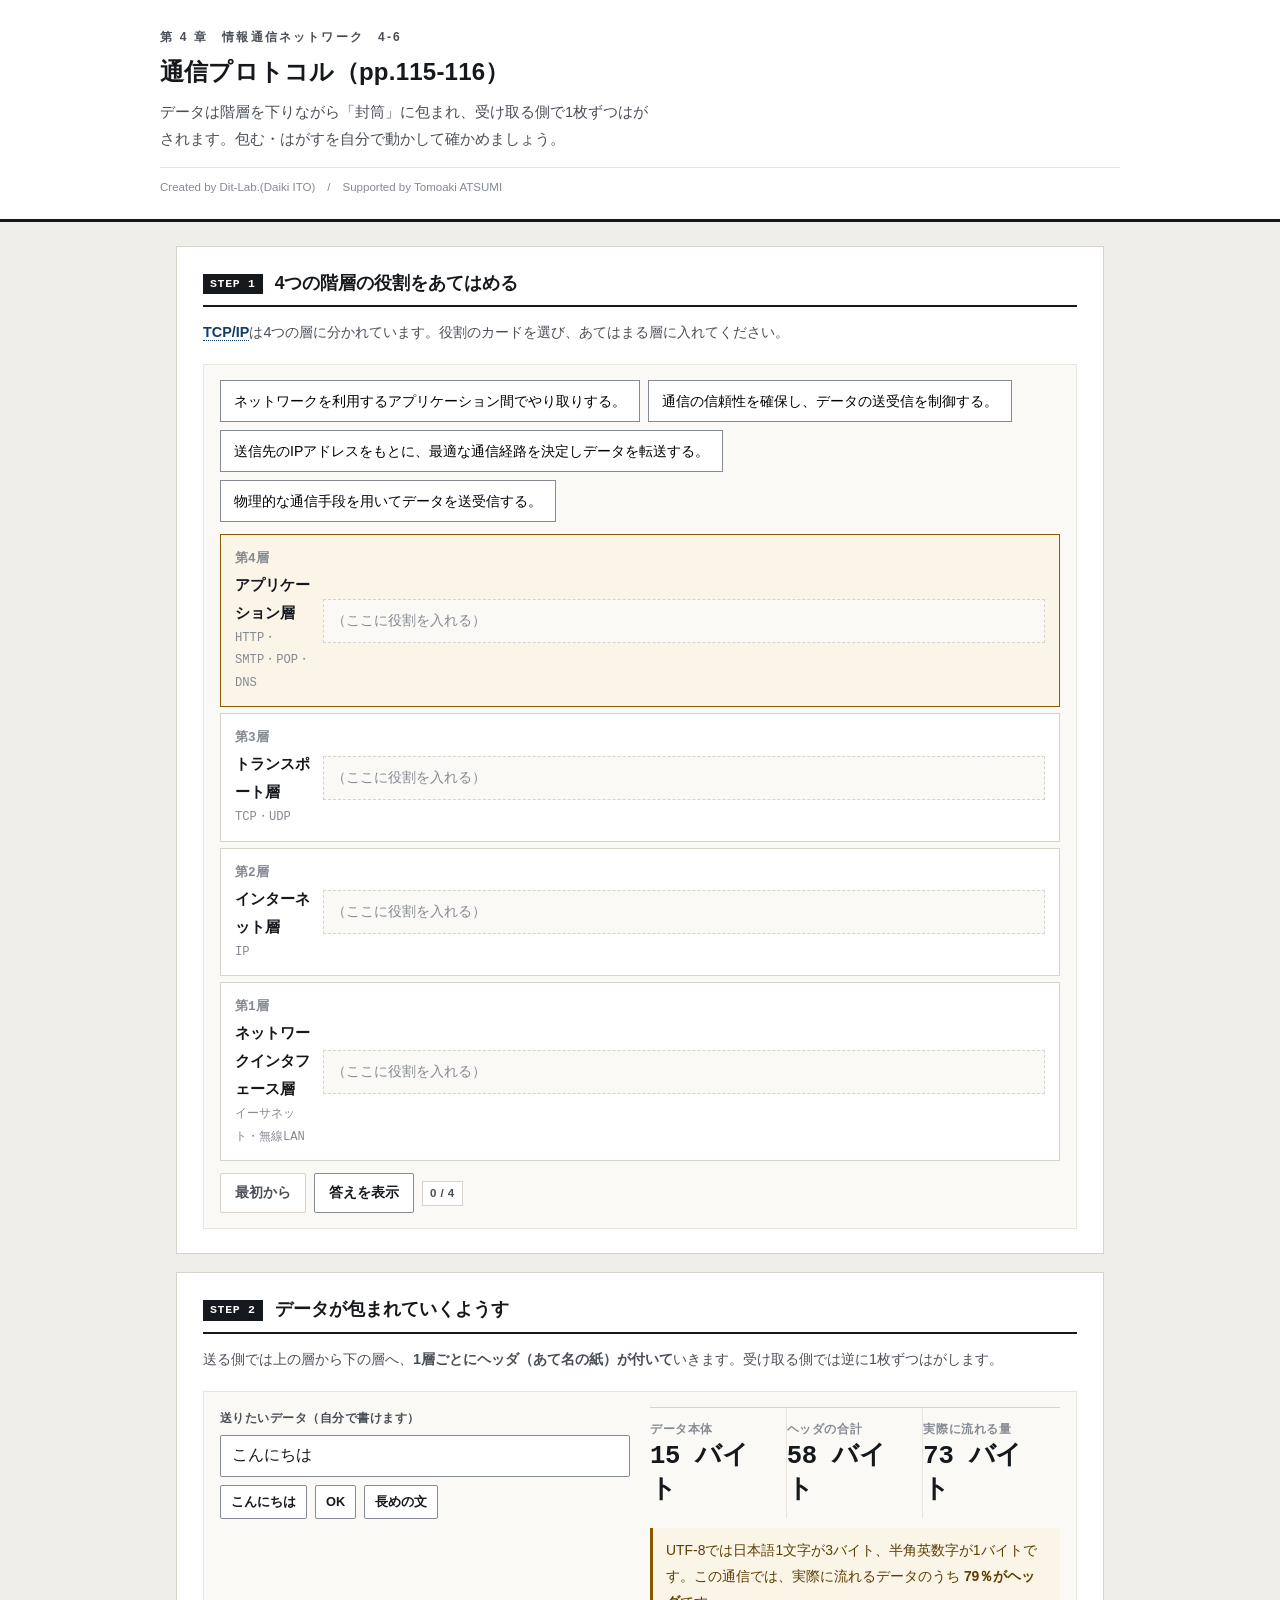
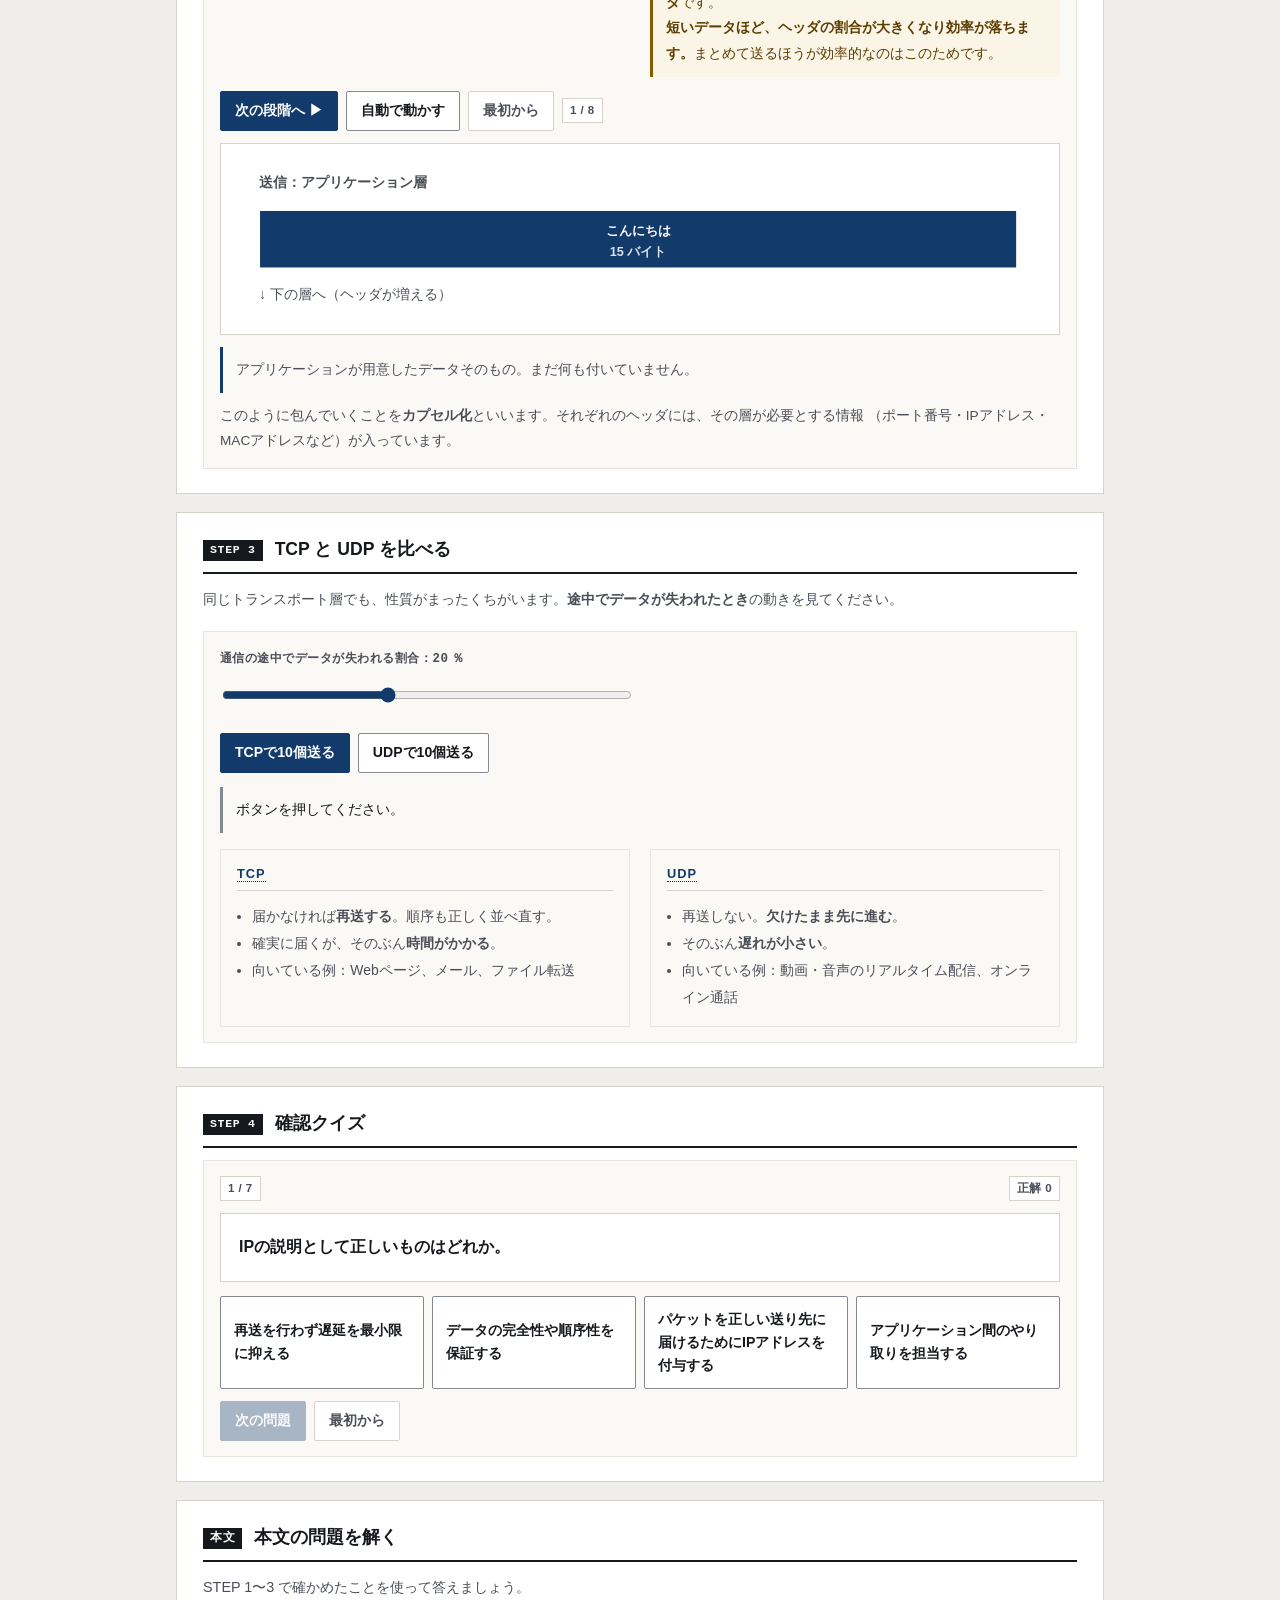
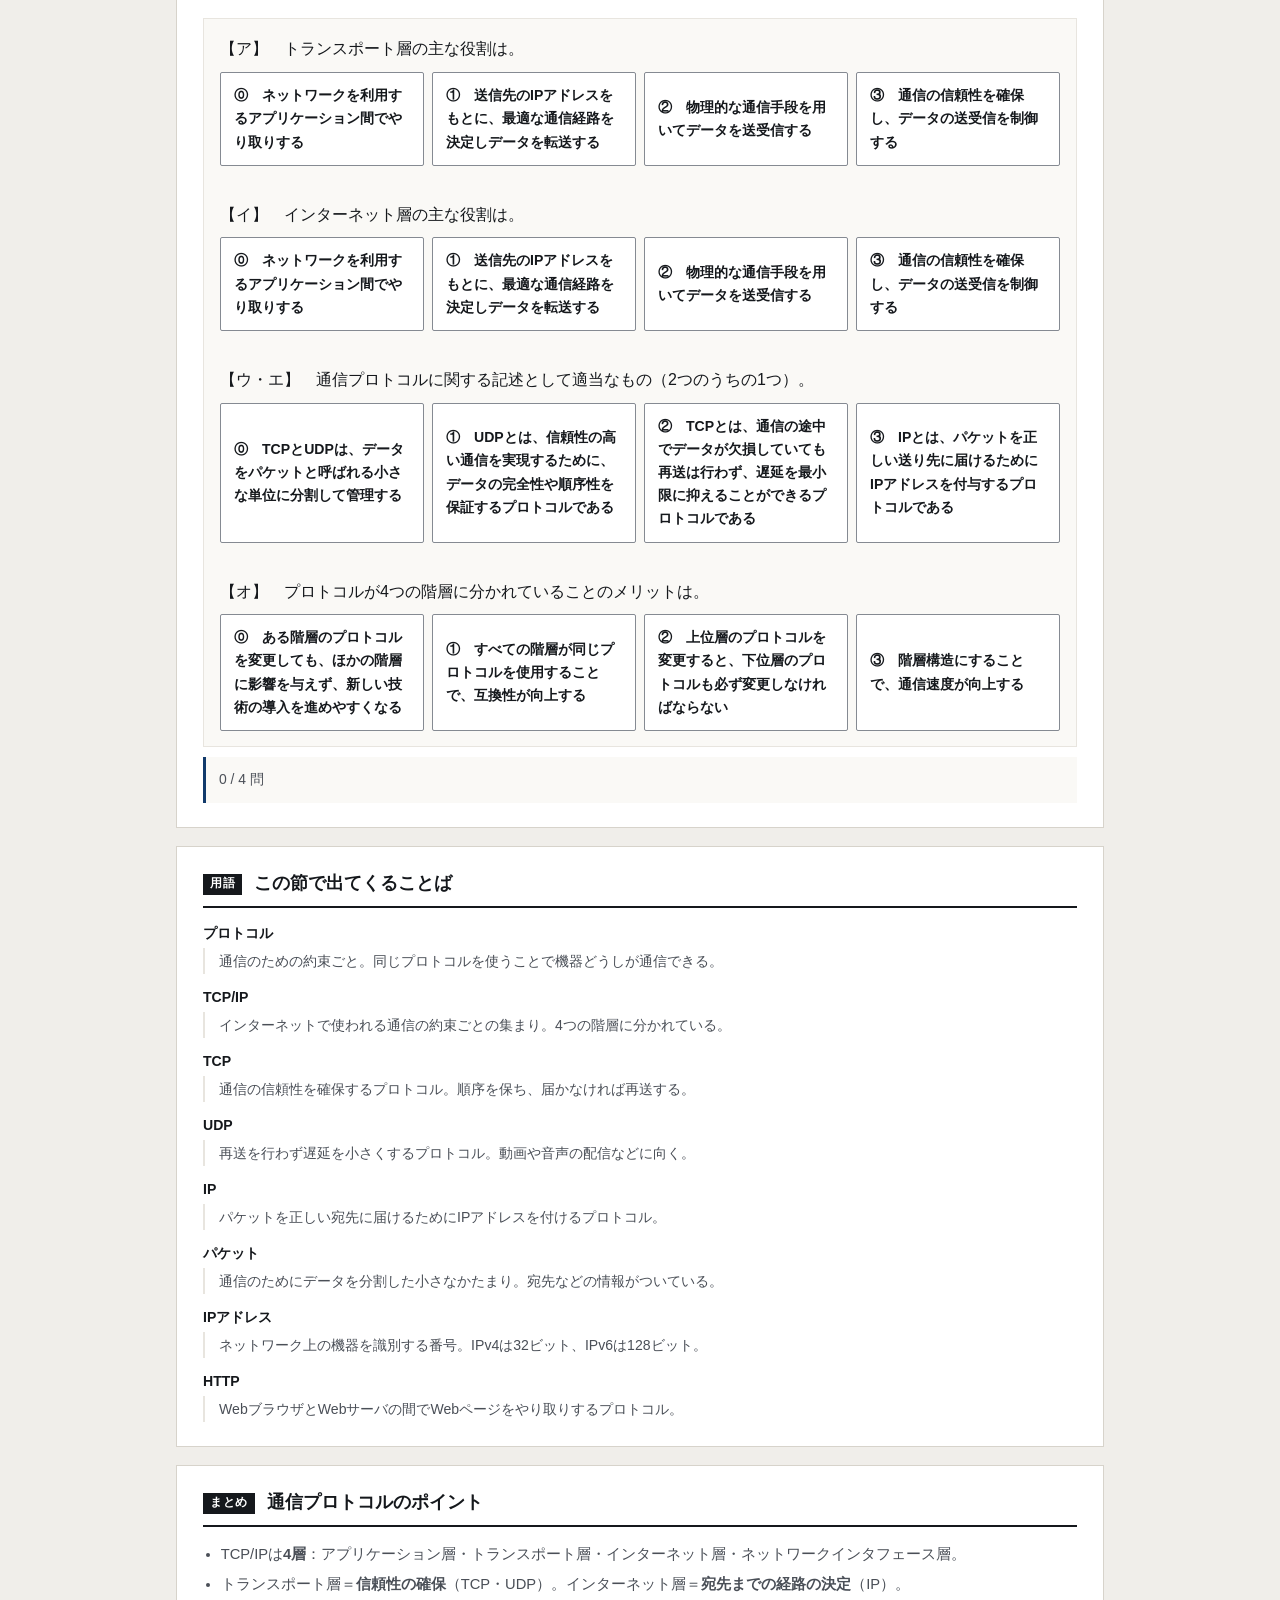
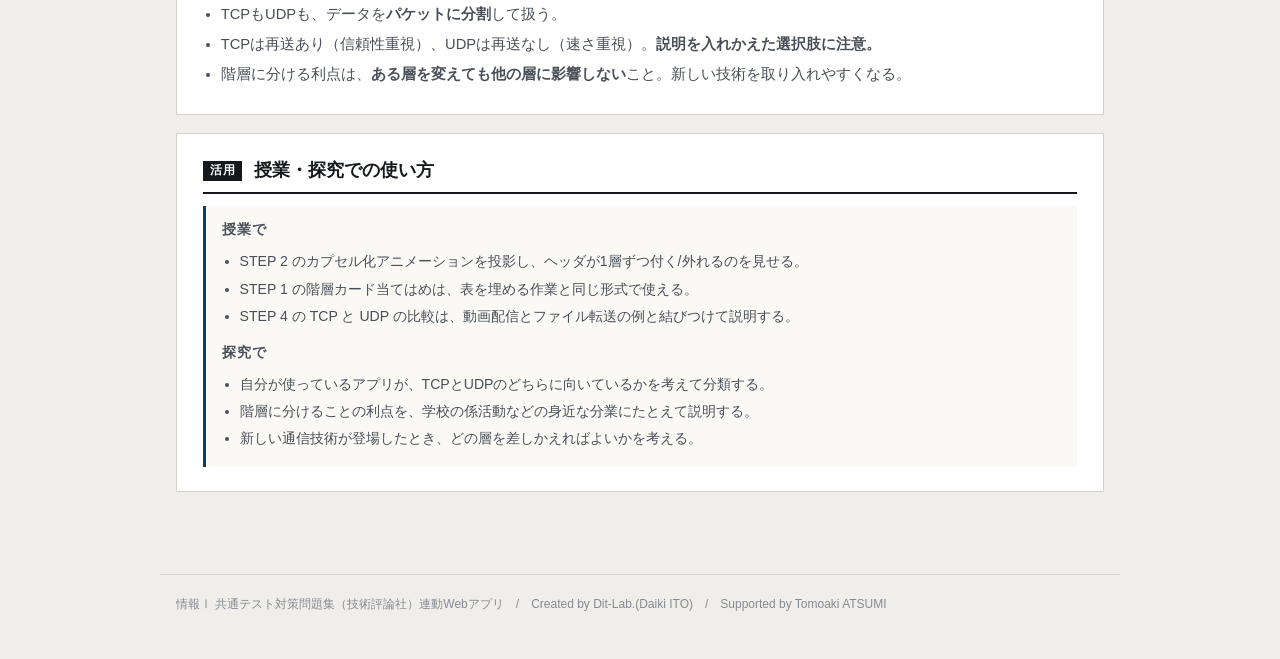
==== commit e3a77fef: "feat: 本文の問題（空欄と解答群）をアプリ内で解けるセクションを追加。本文の答えと解説を明示" ====
--- a/index.html
+++ b/index.html
@@ -130,6 +130,13 @@
     </div>
   </section>
 
+  <section class="step" id="stepBook">
+    <h2><span class="no">本文</span>本文の問題を解く</h2>
+    <p class="desc">STEP 1〜3 で確かめたことを使って答えましょう。</p>
+    <div class="panel" id="bookBox"></div>
+    <div class="note" id="bookNote" style="margin-top:10px"></div>
+  </section>
+
   <section class="step" id="glossary">
     <h2><span class="no">用語</span>この節で出てくることば</h2>
     <div id="glossBox"></div>
@@ -173,6 +180,7 @@
 <script src="js/tools.js?v=c07db610"></script>
 <script src="js/chart.js?v=fb6e3be1"></script>
 <script src="js/terms.js?v=92038844"></script>
-<script src="js/app.js?v=a60fcaf7"></script>
+<script src="js/quiz.js?v=5d6779cc"></script>
+<script src="js/app.js?v=aae6d785"></script>
 </body>
 </html>
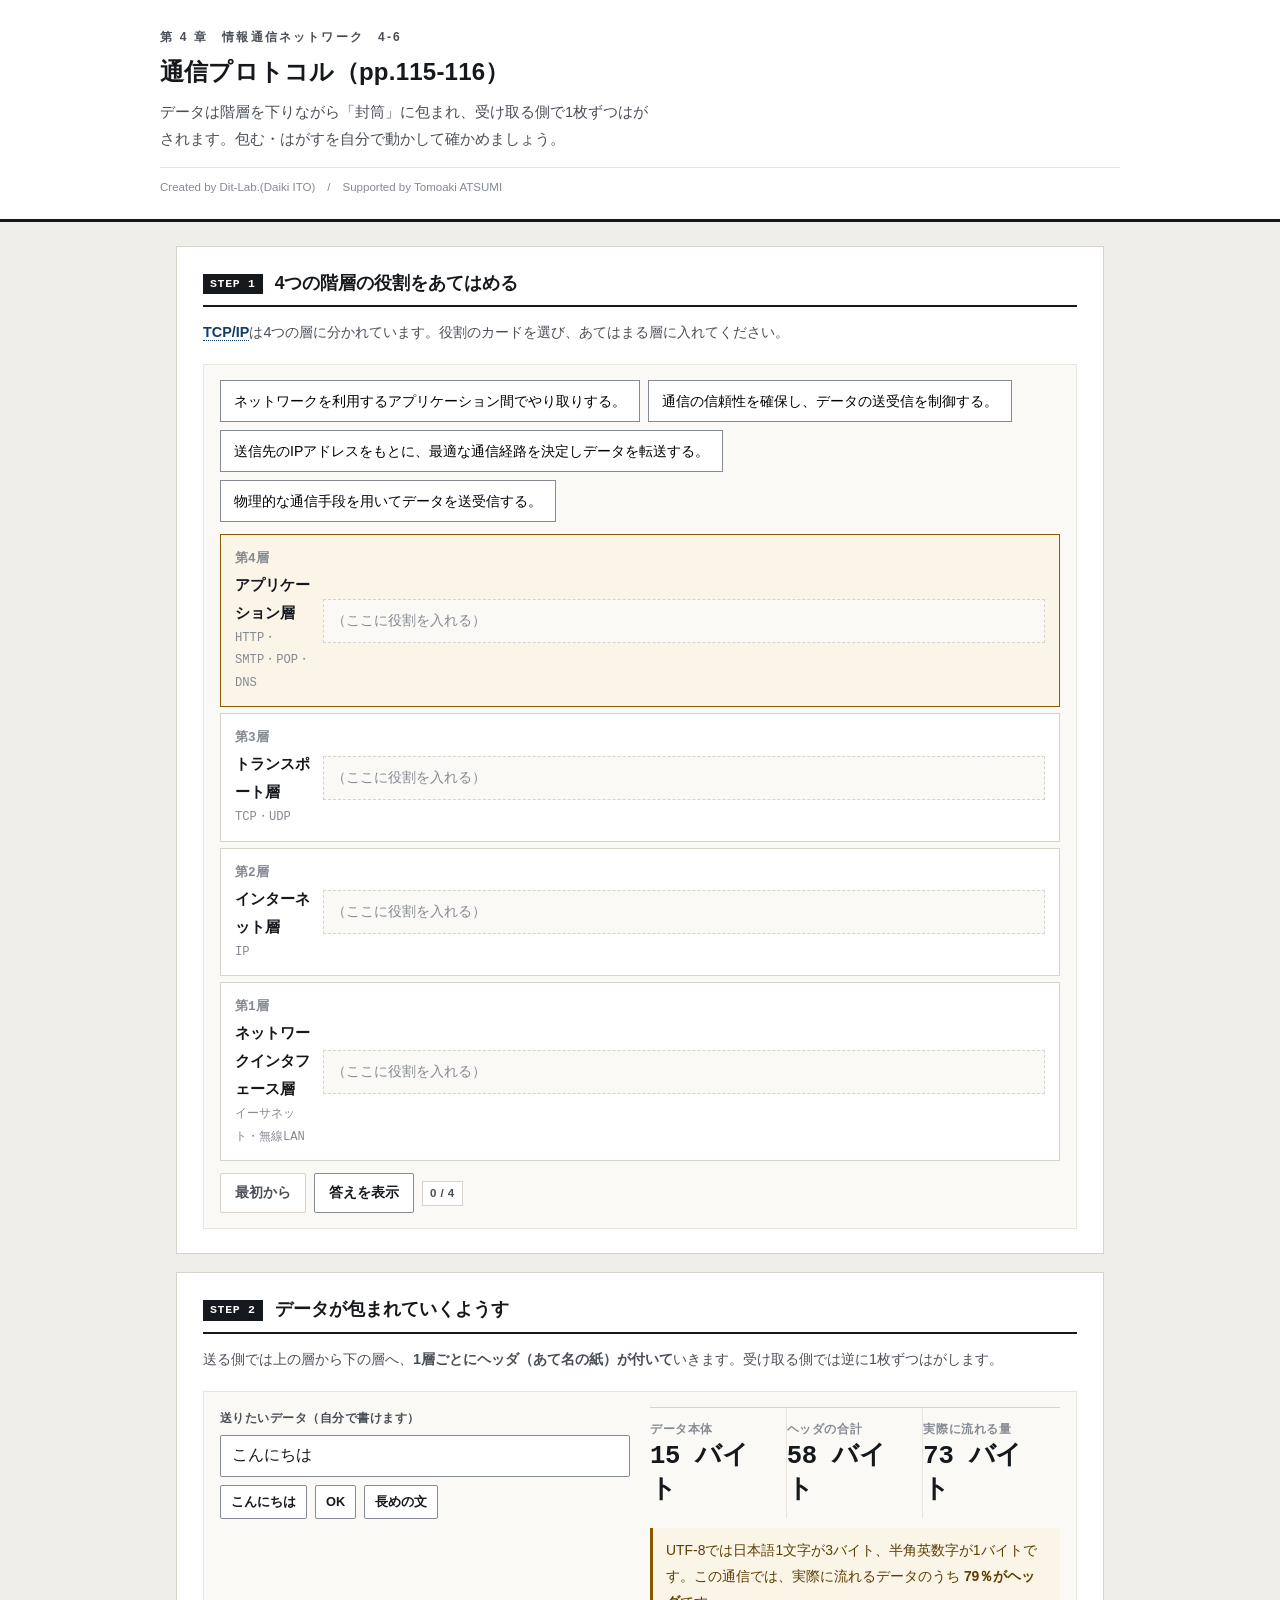
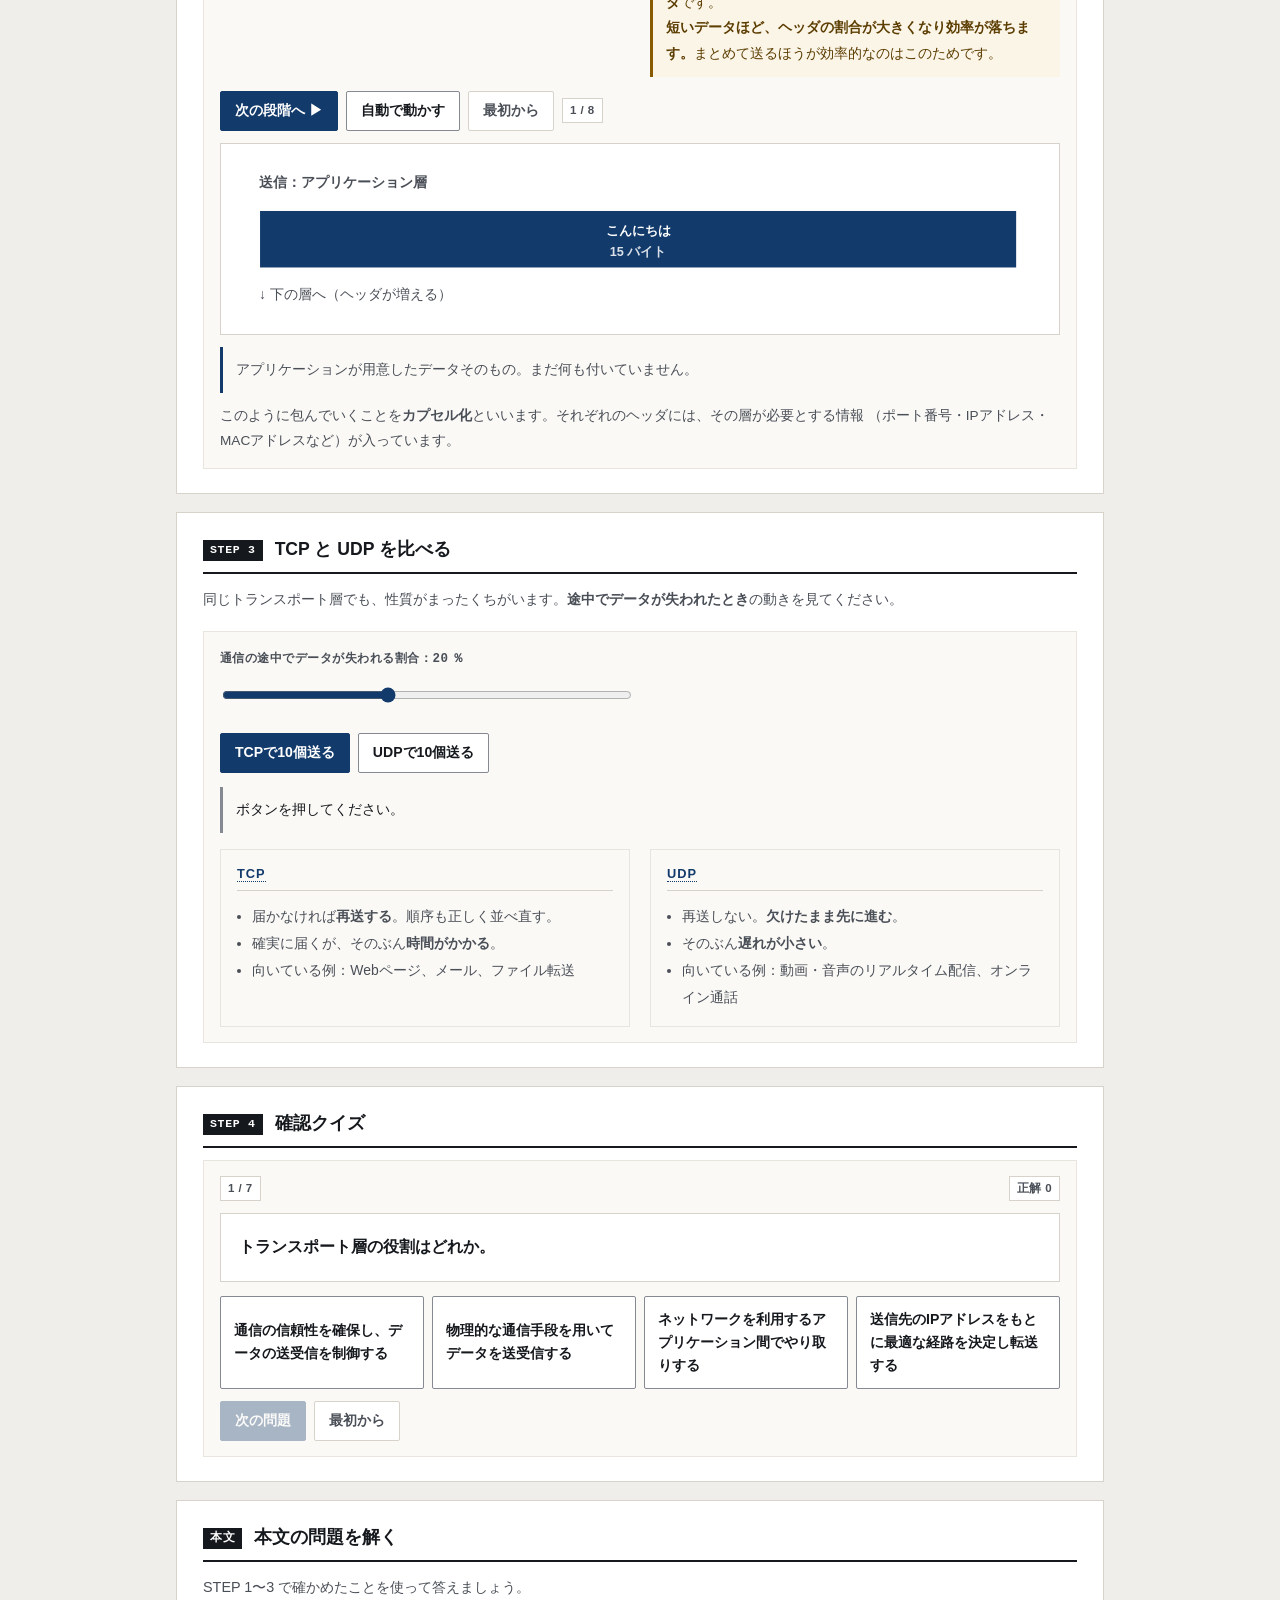
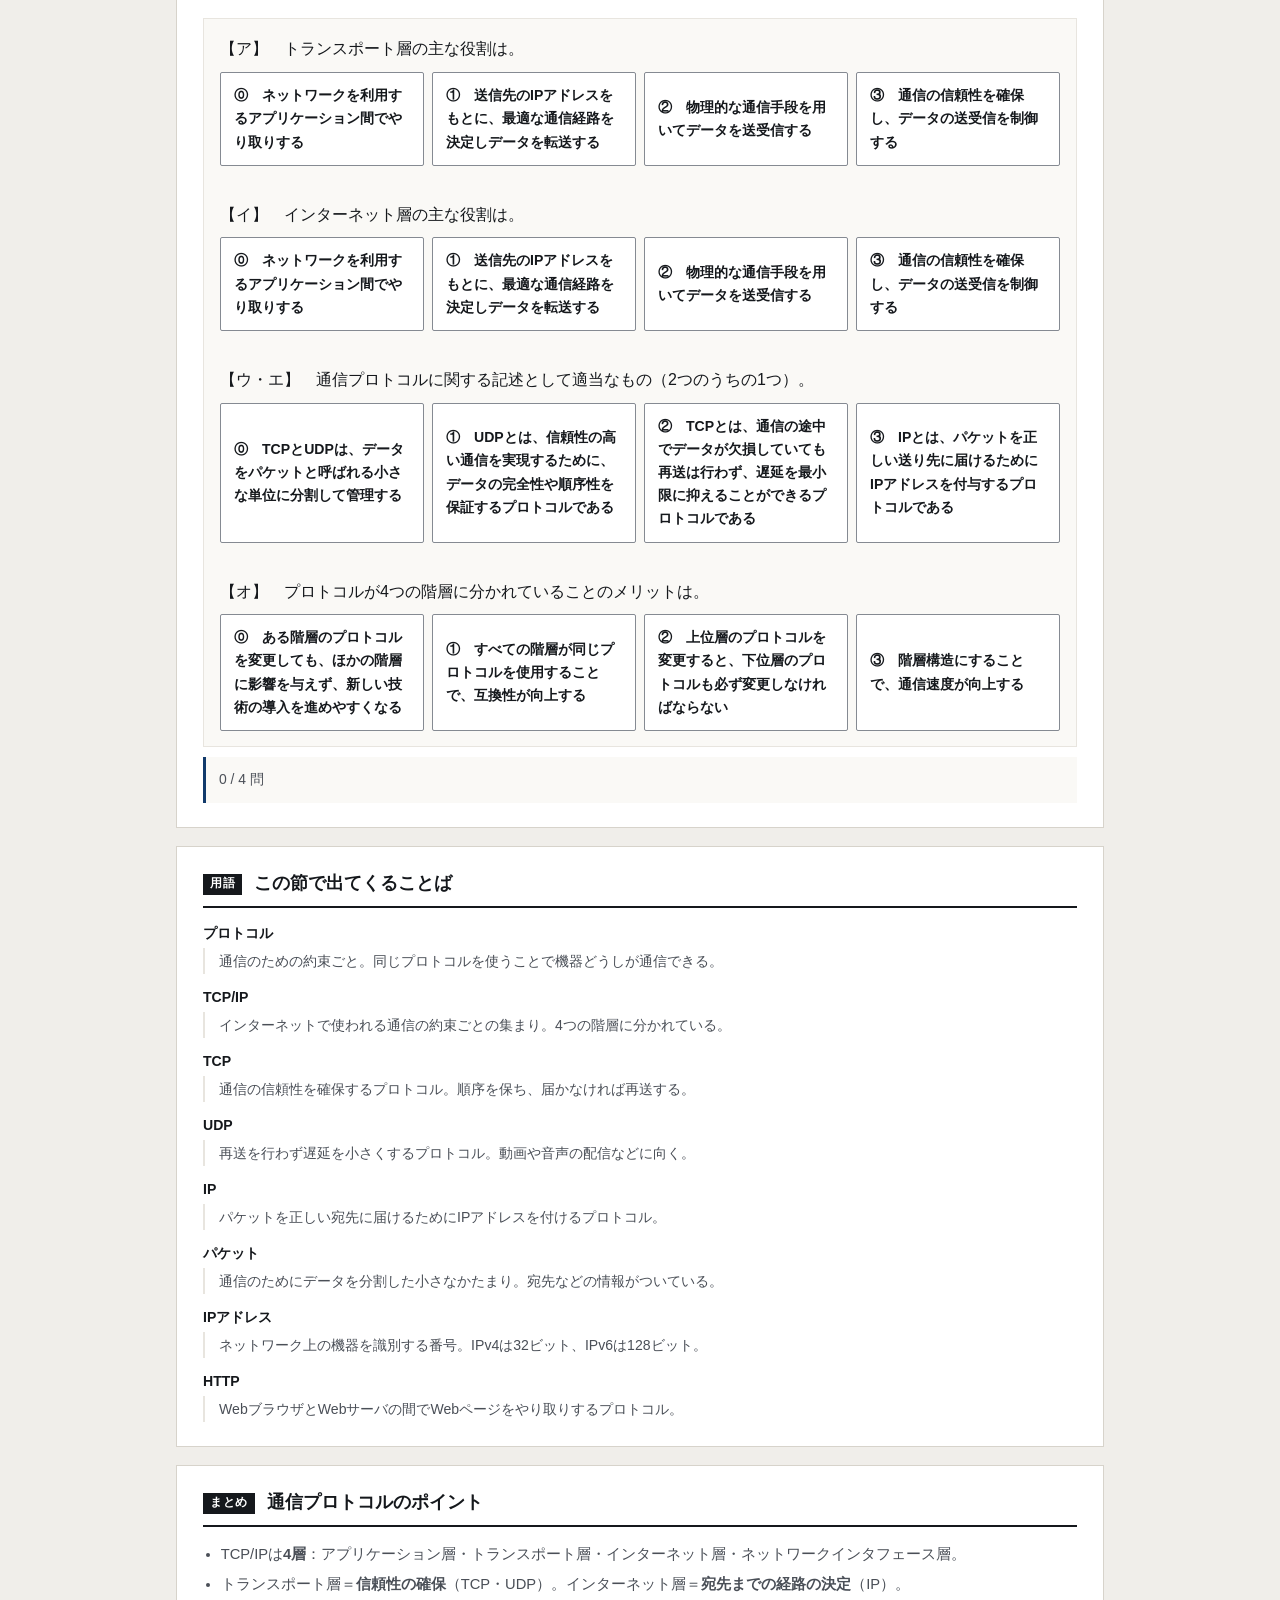
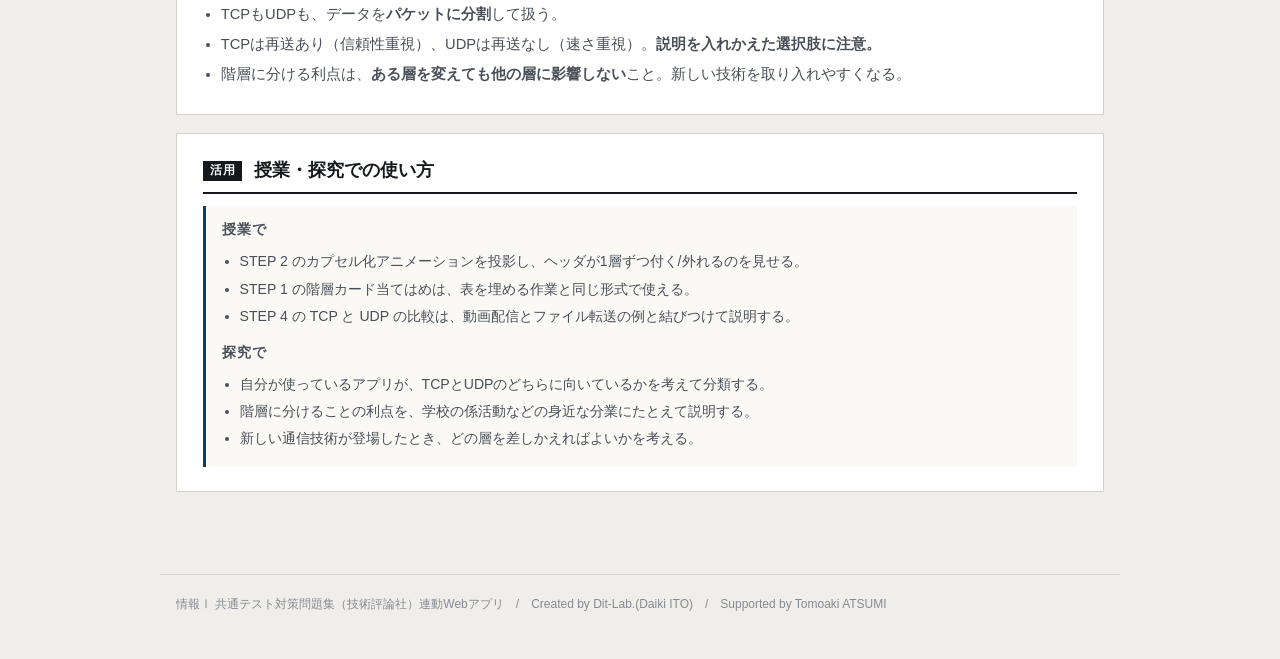
==== commit 6fe0d605: "chore: 不要ファイルを整理（ツールの作業ファイル・未使用JS・残骸画像） - .omc/ .serena/ __pycache__/ を削除し .gitignore に追加 - 各アプリが実際に" ====
--- a/index.html
+++ b/index.html
@@ -178,7 +178,6 @@
 </footer>
 
 <script src="js/tools.js?v=c07db610"></script>
-<script src="js/chart.js?v=fb6e3be1"></script>
 <script src="js/terms.js?v=92038844"></script>
 <script src="js/quiz.js?v=5d6779cc"></script>
 <script src="js/app.js?v=aae6d785"></script>
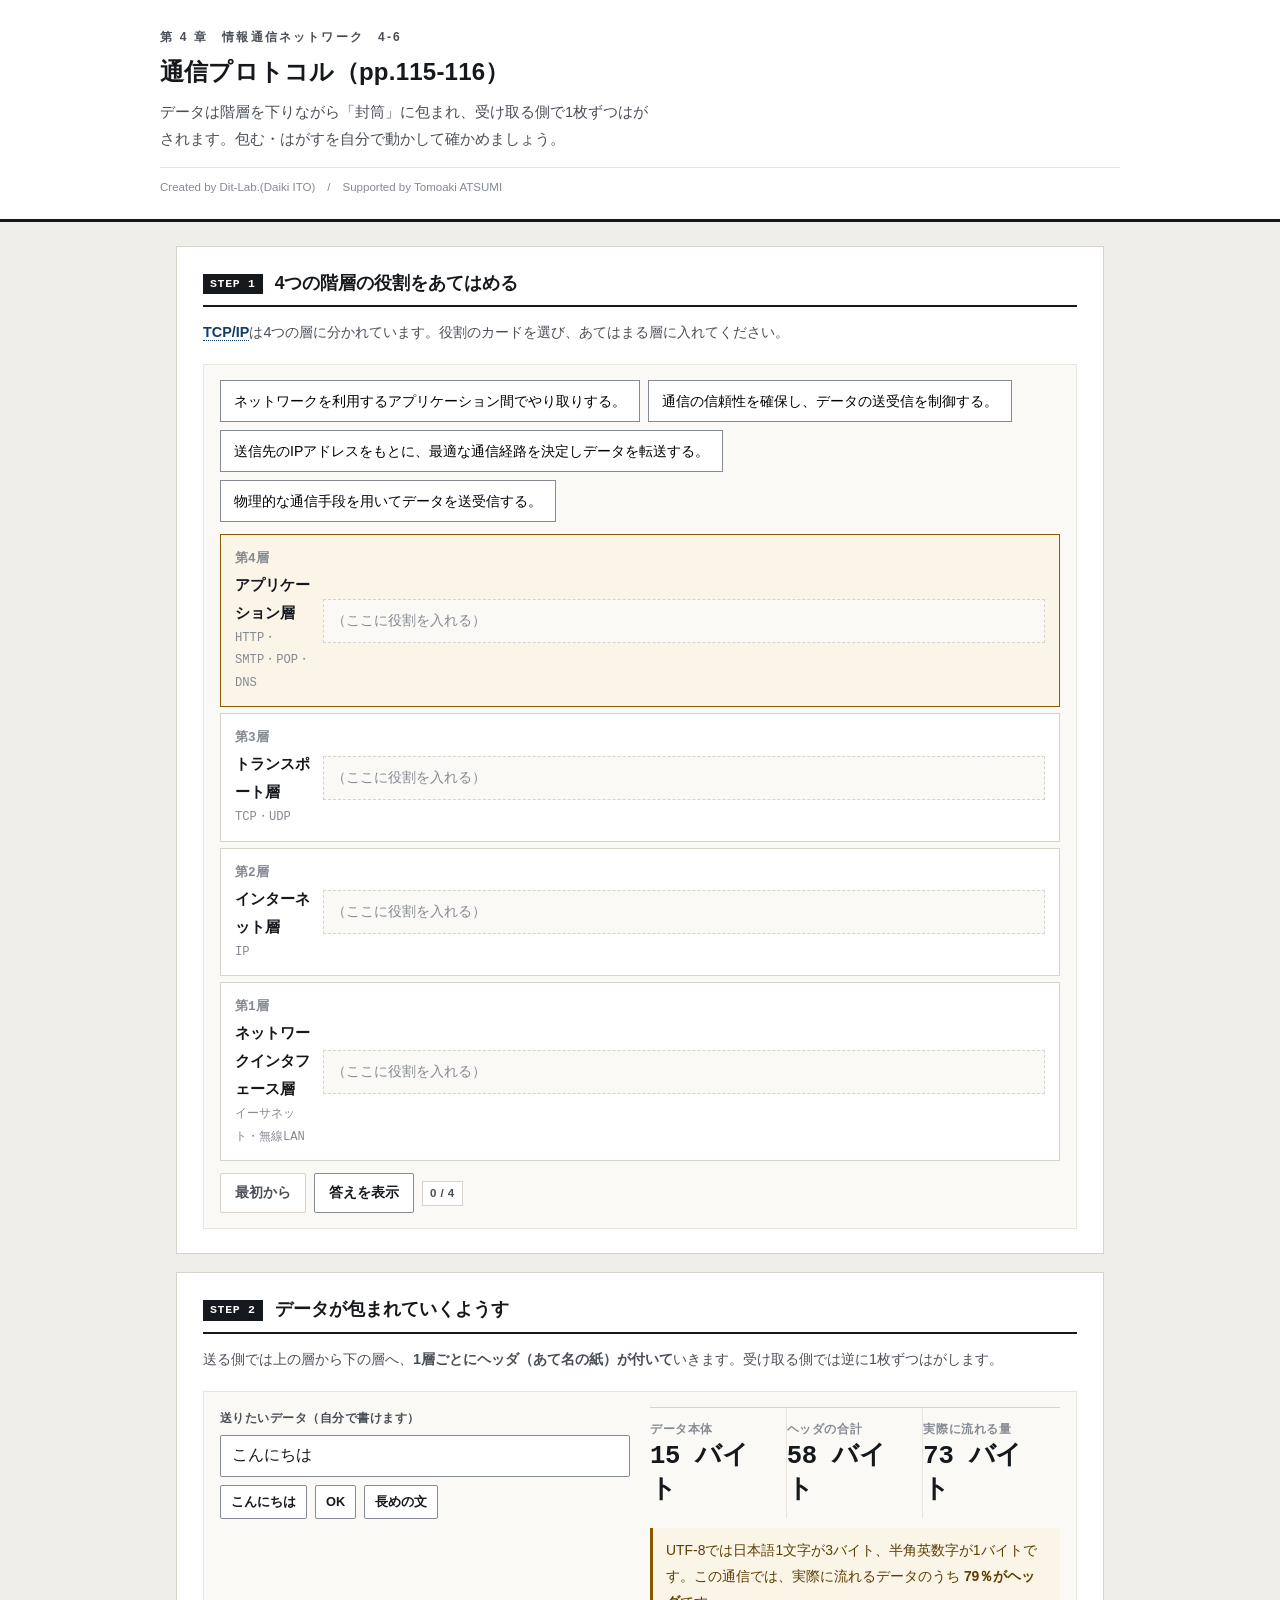
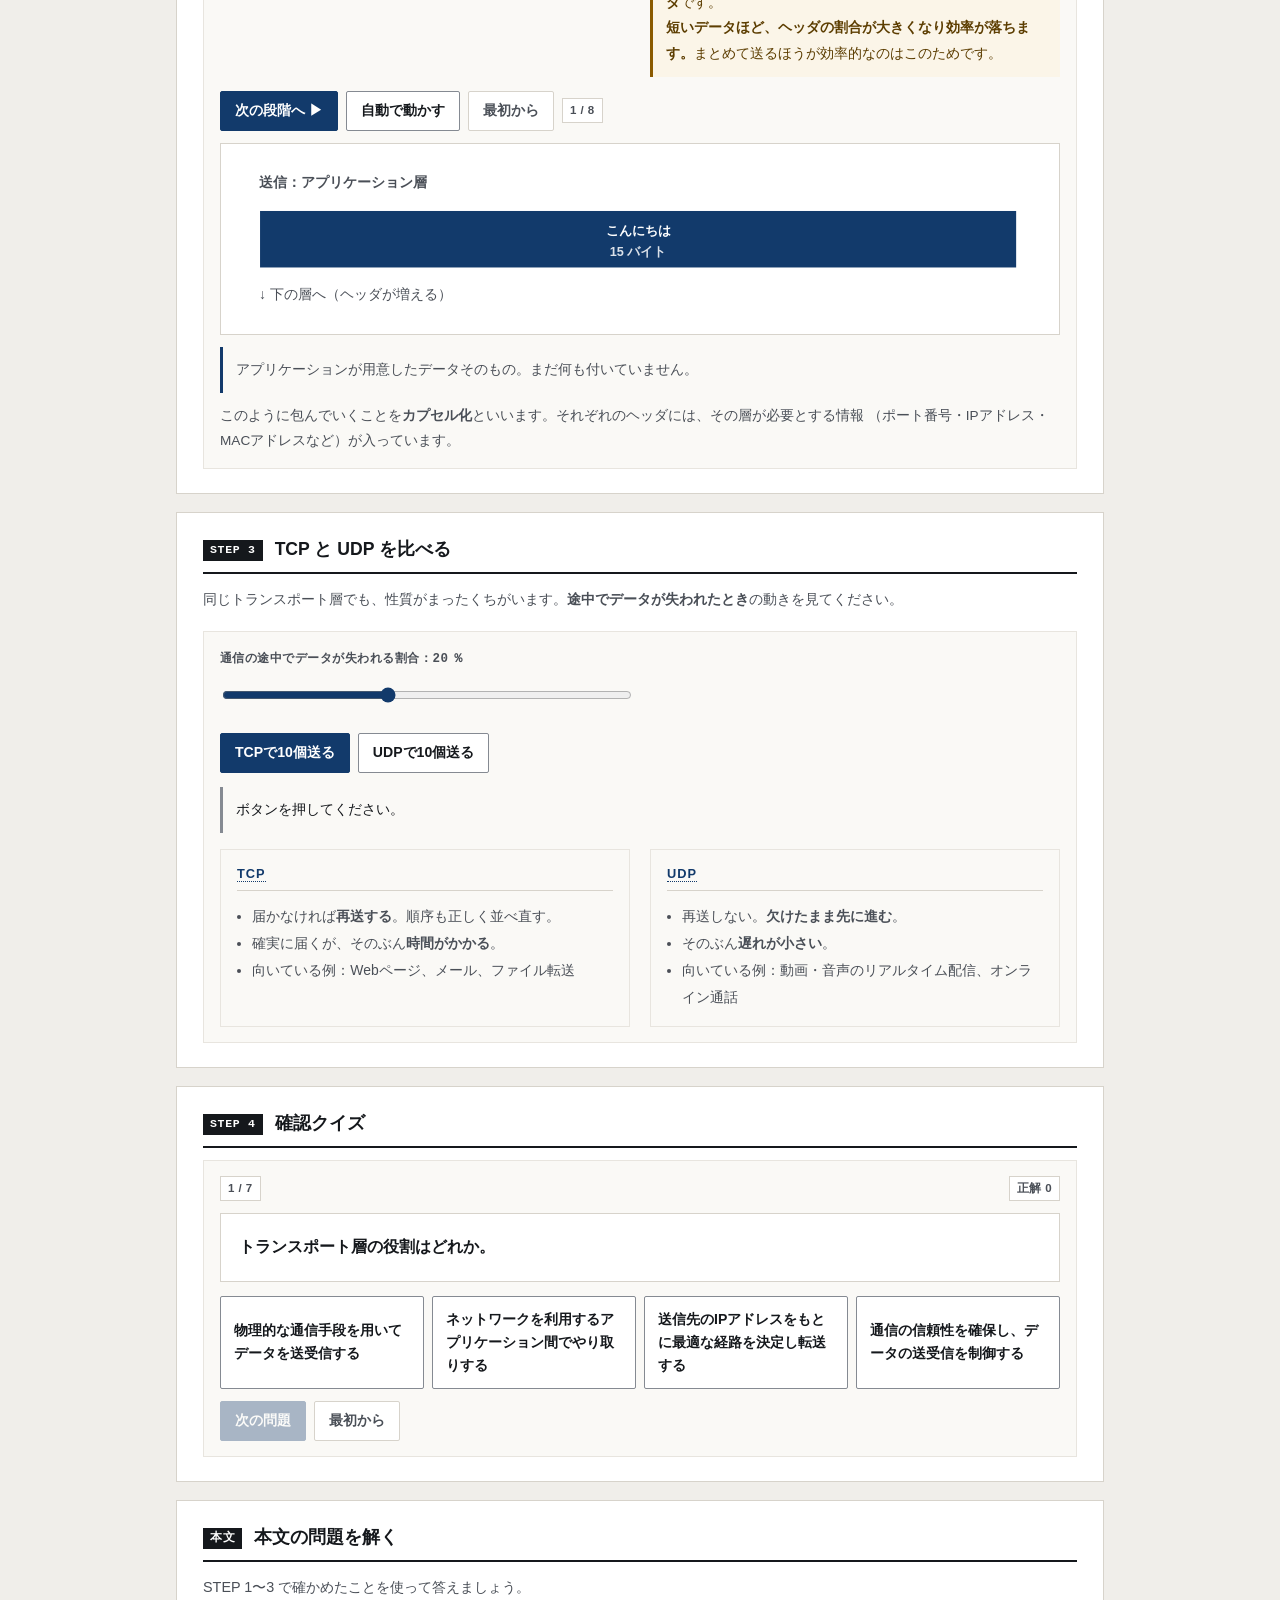
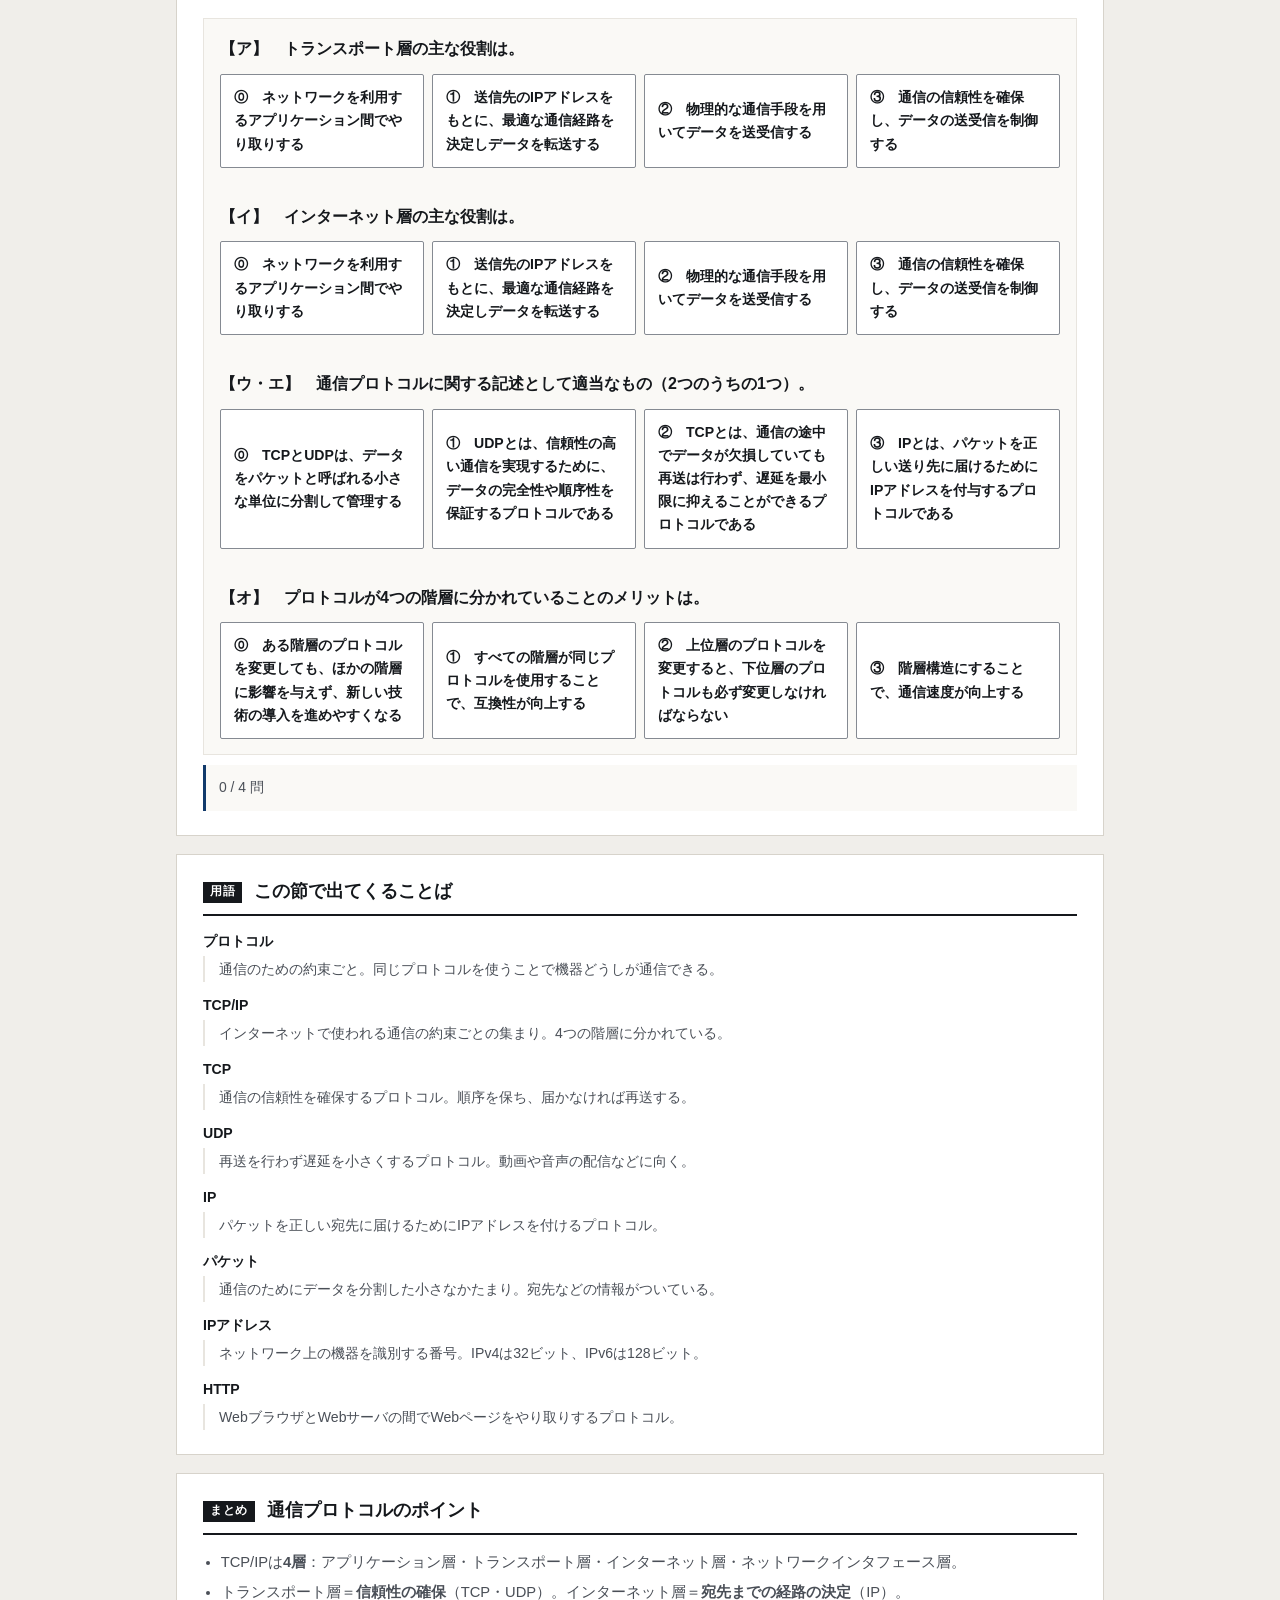
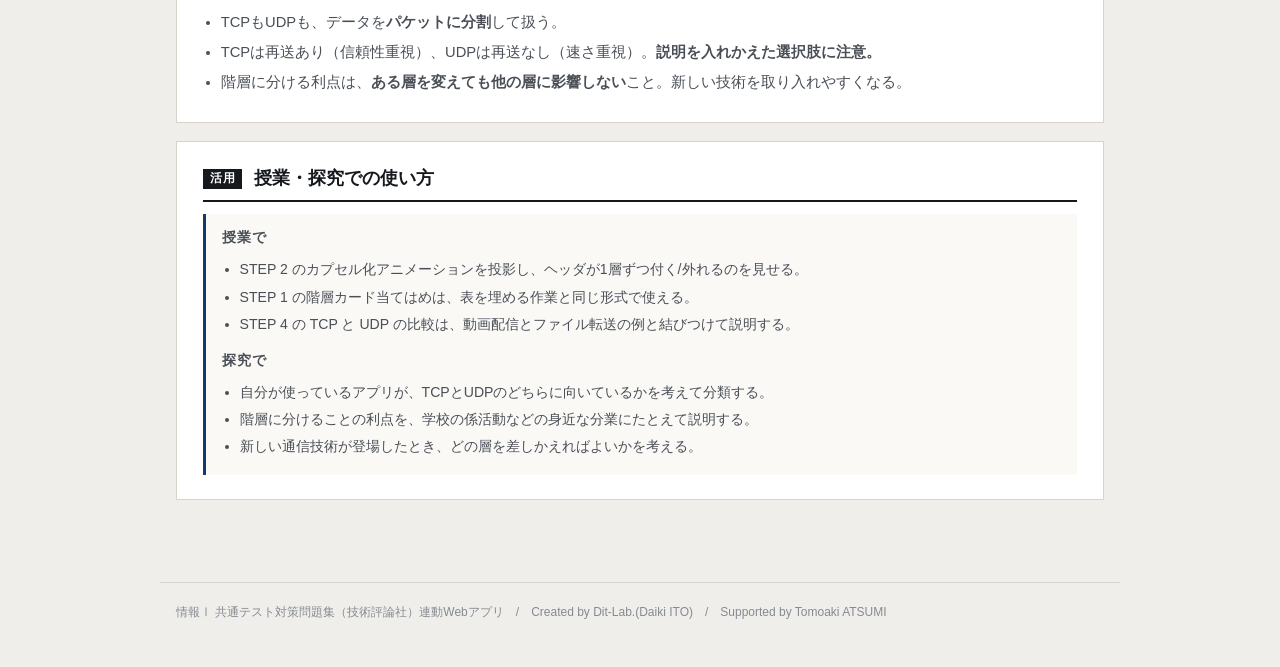
==== commit b1193854: "fix: 設問見出しのレイアウト不具合を修正（.qhead→.pq）" ====
--- a/index.html
+++ b/index.html
@@ -6,7 +6,7 @@
 <title>通信プロトコル｜情報Ⅰ共通テスト対策問題集</title>
 <meta name="description" content="データは階層を下りながら「封筒」に包まれ、受け取る側で1枚ずつはがされます。包む・はがすを自分で動かして確かめましょう。">
 <link rel="icon" href="data:image/svg+xml,%3Csvg xmlns=%22http://www.w3.org/2000/svg%22 viewBox=%220 0 32 32%22%3E%3Crect width=%2232%22 height=%2232%22 fill=%22%2315181c%22/%3E%3Ctext x=%2216%22 y=%2222%22 font-size=%2218%22 font-family=%22monospace%22 fill=%22%23fff%22 text-anchor=%22middle%22%3E01%3C/text%3E%3C/svg%3E">
-<link rel="stylesheet" href="css/style.css?v=239696b1">
+<link rel="stylesheet" href="css/style.css?v=ea93572e">
 <link rel="stylesheet" href="css/app.css?v=fc631ea8">
 </head>
 <body>
@@ -179,7 +179,7 @@
 
 <script src="js/tools.js?v=c07db610"></script>
 <script src="js/terms.js?v=92038844"></script>
-<script src="js/quiz.js?v=5d6779cc"></script>
+<script src="js/quiz.js?v=13402362"></script>
 <script src="js/app.js?v=aae6d785"></script>
 </body>
 </html>
--- a/css/style.css
+++ b/css/style.css
@@ -68,6 +68,7 @@
 .grid{display:grid; gap:20px}
 .grid > *{min-width:0}          /* 子の中身で列が広がるのを防ぐ */
 @media(min-width:800px){ .grid.c2{grid-template-columns:1fr 1fr} }
+@media(min-width:800px){ .grid.c21{grid-template-columns:1.45fr 1fr} }
 
 .panel{border:1px solid var(--rule-2); background:var(--paper-2); padding:15px 16px; min-width:0}
 .panel > h3{
@@ -225,7 +226,7 @@
   .dg-c, .dg-h{ min-width:110px }
 }
 @media (max-width:820px){
-  .grid.c2{grid-template-columns:1fr}
+  .grid.c2,.grid.c21{grid-template-columns:1fr}
   .dg-scroll{max-height:340px}
   .filebox{flex-direction:column; align-items:stretch}
   .filebox .sel{max-width:100%}
@@ -267,3 +268,13 @@
   cursor:pointer; font-size:.88rem; max-width:100%; text-align:left; font-family:inherit; color:var(--ink)}
 .cards .c:hover{background:var(--warn-bg)}
 .cards .c.used{opacity:.35; pointer-events:none}
+
+/* --- 予想してから実行 --- */
+.pmark{display:inline-block; background:var(--accent); color:#fff; font-size:.7rem; font-weight:700;
+  letter-spacing:.08em; padding:2px 7px; border-radius:2px; margin-right:8px; vertical-align:2px}
+input.pin{font-size:1.05rem; padding:7px 10px; border:1px solid var(--rule); border-radius:3px;
+  width:9em; max-width:100%; background:#fff}
+.btn-row .unit{color:var(--muted); font-size:.9rem}
+.choice4 .btn.on{border-color:var(--accent); box-shadow:inset 0 0 0 1px var(--accent); font-weight:700}
+/* 設問文の見出し（flex ではなく通常の段落。.qhead は左右振り分け用なので用途が別） */
+.pq{margin:0 0 10px; font-weight:700; line-height:1.85}
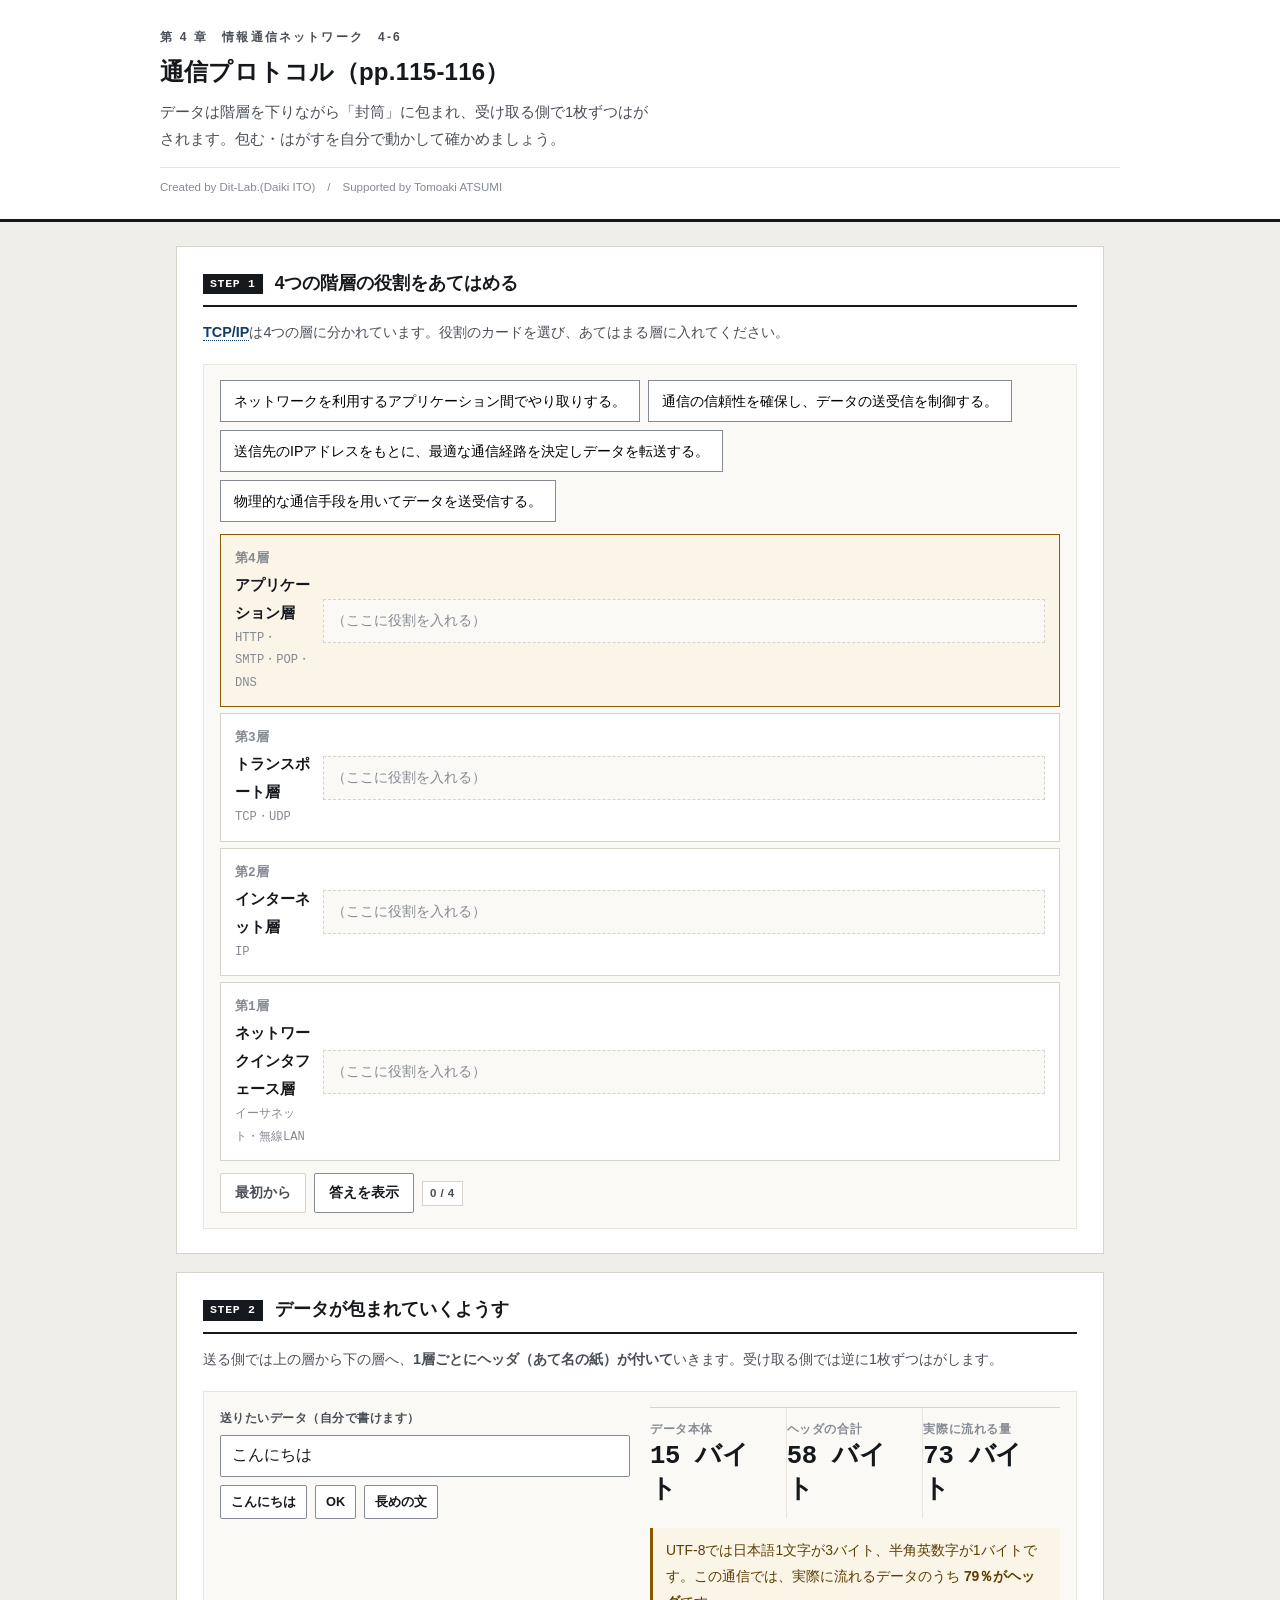
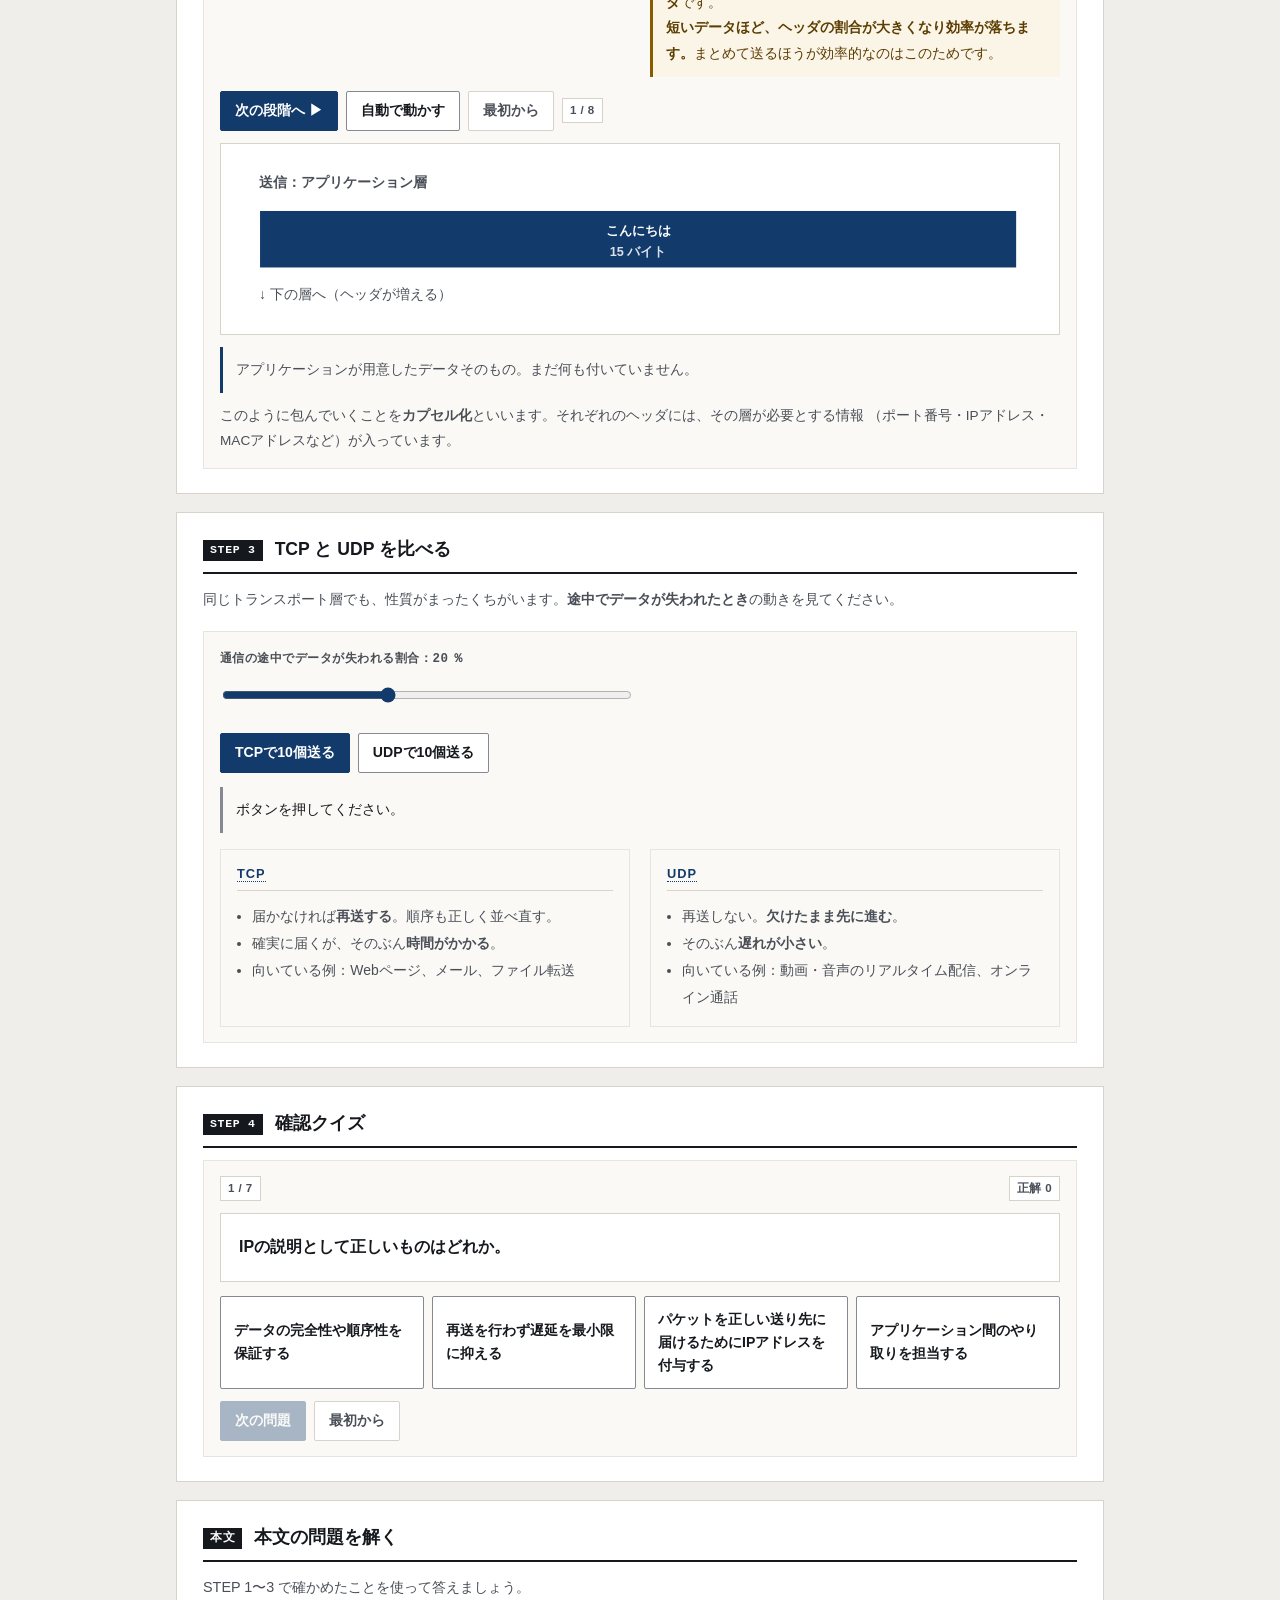
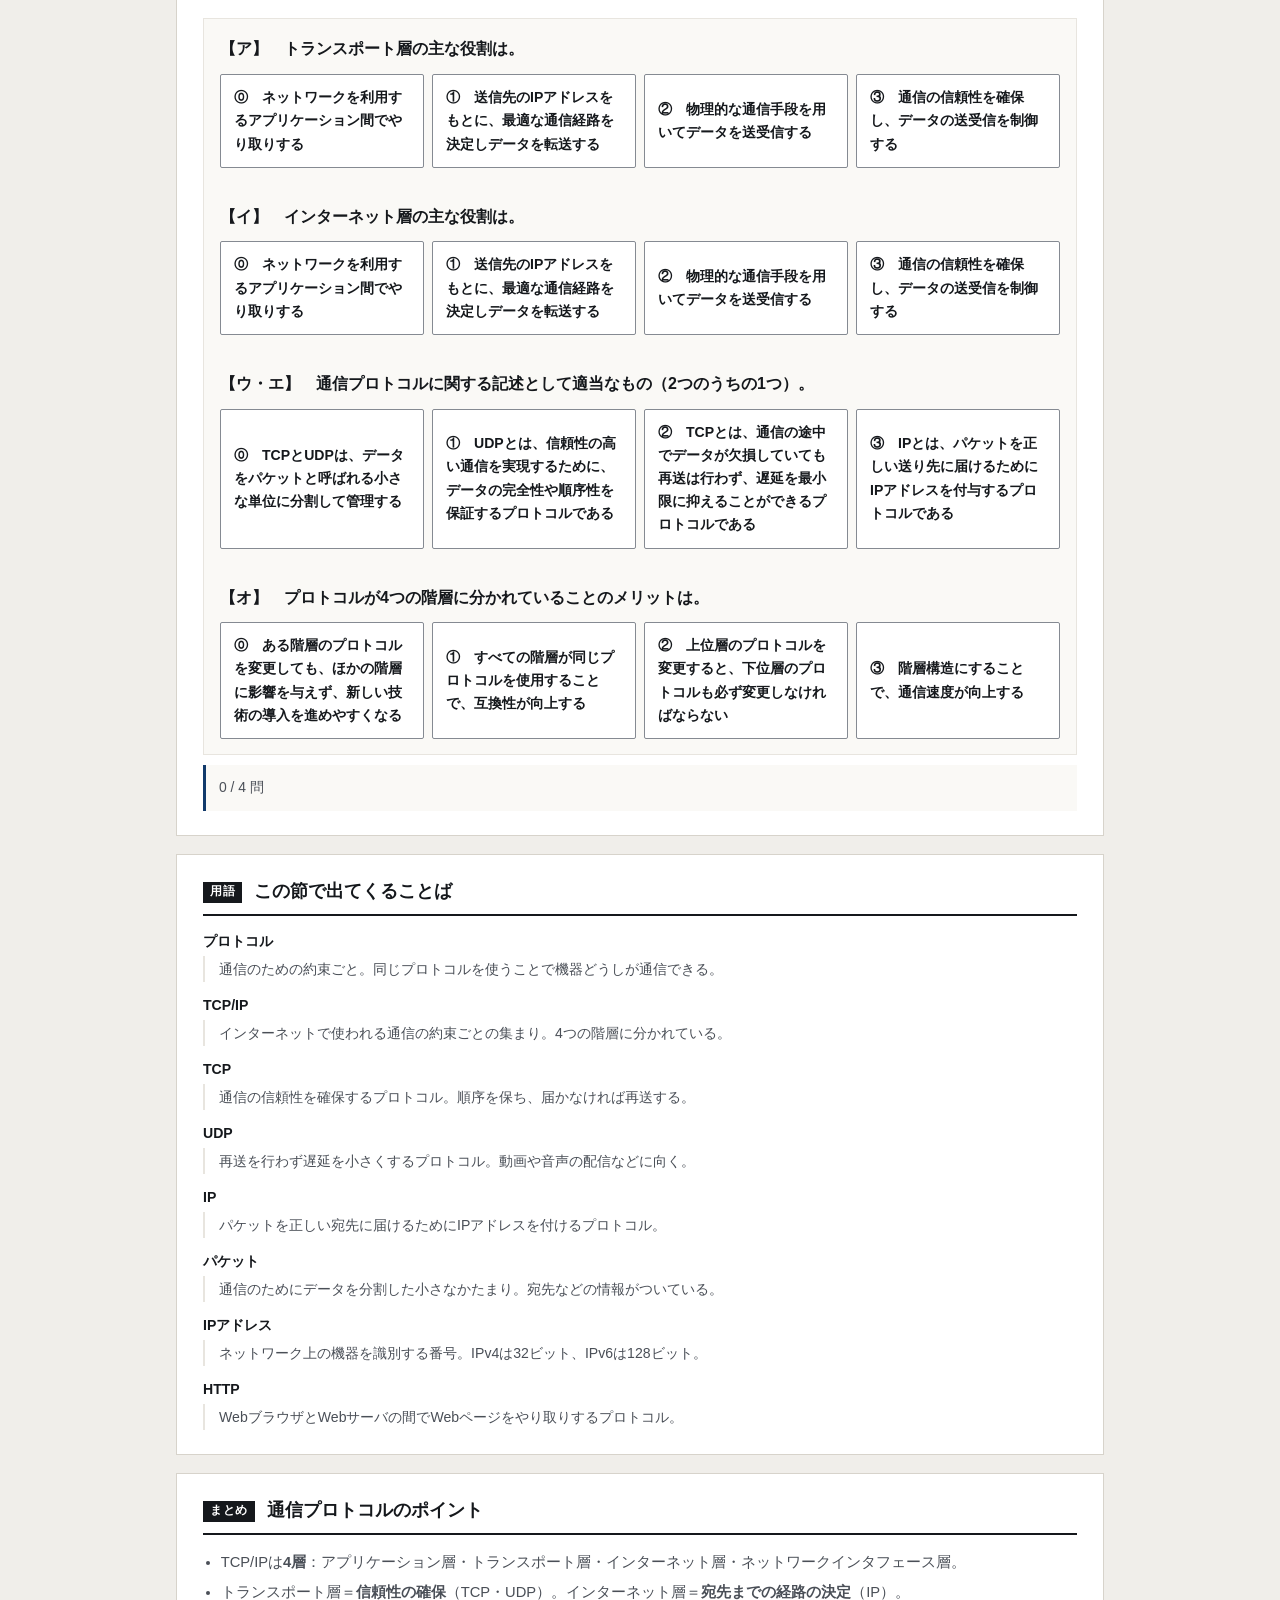
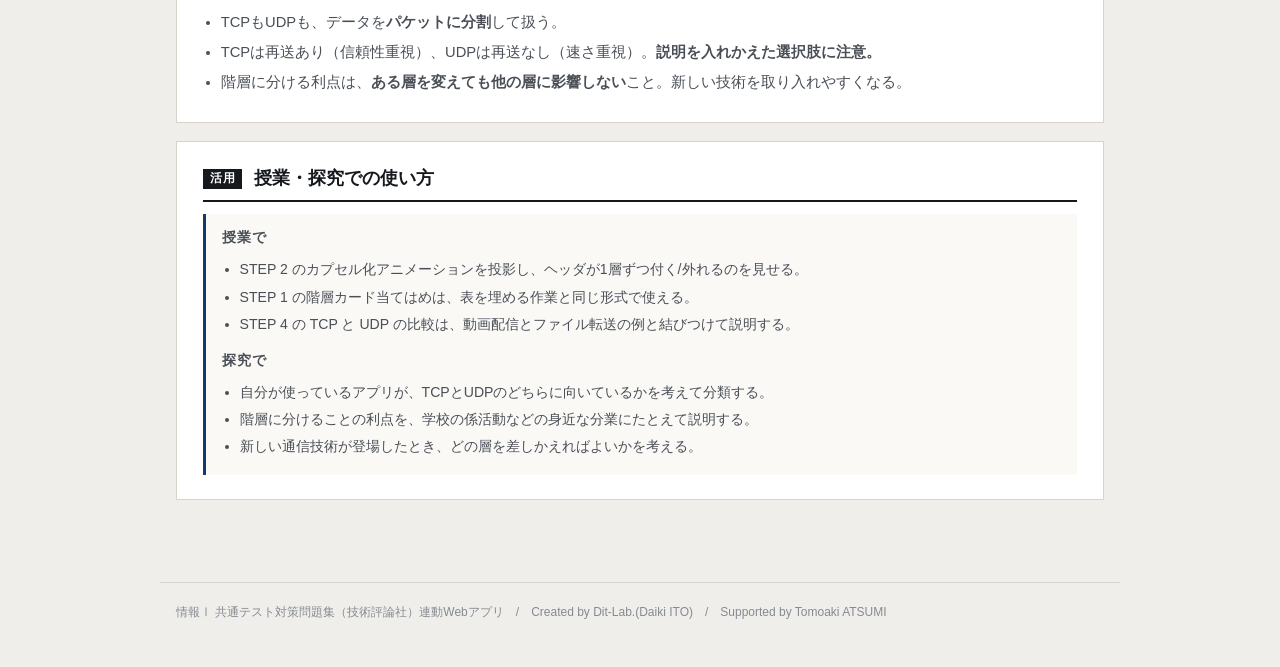
==== commit ef4dcc82: "fix: 解説文が折り返さず画面からはみ出す場合がある不具合を修正" ====
--- a/index.html
+++ b/index.html
@@ -6,7 +6,7 @@
 <title>通信プロトコル｜情報Ⅰ共通テスト対策問題集</title>
 <meta name="description" content="データは階層を下りながら「封筒」に包まれ、受け取る側で1枚ずつはがされます。包む・はがすを自分で動かして確かめましょう。">
 <link rel="icon" href="data:image/svg+xml,%3Csvg xmlns=%22http://www.w3.org/2000/svg%22 viewBox=%220 0 32 32%22%3E%3Crect width=%2232%22 height=%2232%22 fill=%22%2315181c%22/%3E%3Ctext x=%2216%22 y=%2222%22 font-size=%2218%22 font-family=%22monospace%22 fill=%22%23fff%22 text-anchor=%22middle%22%3E01%3C/text%3E%3C/svg%3E">
-<link rel="stylesheet" href="css/style.css?v=ea93572e">
+<link rel="stylesheet" href="css/style.css?v=1b60c856">
 <link rel="stylesheet" href="css/app.css?v=fc631ea8">
 </head>
 <body>
--- a/css/style.css
+++ b/css/style.css
@@ -118,7 +118,7 @@
 table.tbl thead th{border-bottom:1.5px solid var(--ink); font-size:.76rem; color:var(--ink-2); font-weight:700; white-space:nowrap}
 .tbl-scroll{overflow-x:auto; -webkit-overflow-scrolling:touch; max-width:100%}
 
-.note{padding:10px 13px; font-size:.87rem; border-left:3px solid var(--ink-3); background:var(--paper-2)}
+.note{padding:10px 13px; font-size:.87rem; border-left:3px solid var(--ink-3); background:var(--paper-2); overflow-wrap:break-word; word-break:break-word}
 .note.ok{background:var(--ok-bg); border-left-color:var(--ok); color:#123f22}
 .note.ng{background:var(--ng-bg); border-left-color:var(--ng); color:#6d1a15}
 .note.info{background:var(--paper-2); border-left-color:var(--accent); color:var(--ink-2)}
